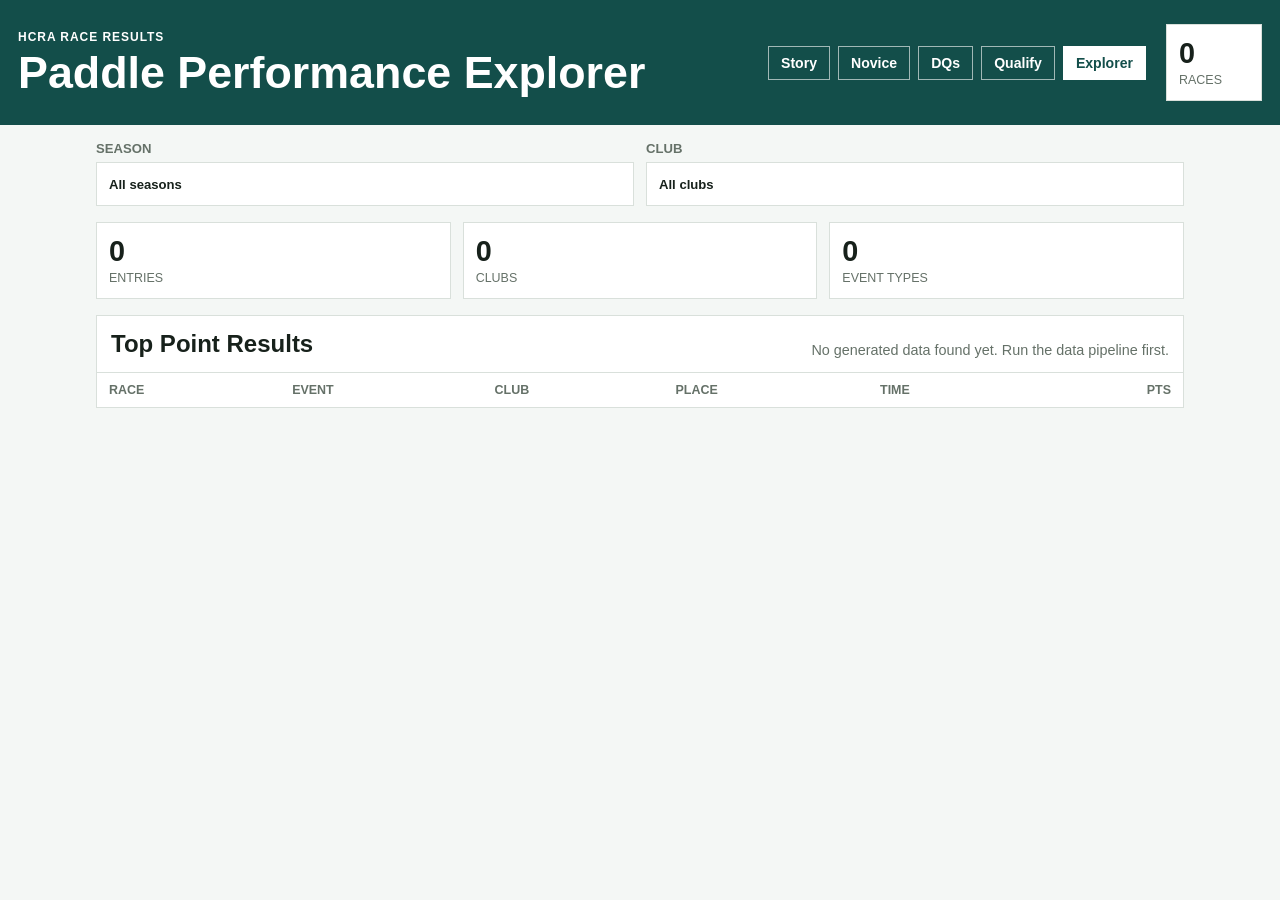
==== site/index.html @ 8bbed176 "Initial HCRA paddle analysis site" ====
﻿<!doctype html>
<html lang="en">
  <head>
    <meta charset="utf-8" />
    <meta name="viewport" content="width=device-width, initial-scale=1" />
    <title>HCRA Paddle Race Analysis</title>
    <link rel="stylesheet" href="styles.css" />
  </head>
  <body>
    <header class="app-header">
      <div>
        <p class="eyebrow">HCRA race results</p>
        <h1>Paddle Performance Explorer</h1>
      </div>
      <nav class="site-nav compact" aria-label="Site">
        <a href="analysis.html">Story</a>
        <a href="novice.html">Novice</a>
        <a href="dqs.html">DQs</a>
        <a href="qualification.html">Qualify</a>
        <a href="index.html" aria-current="page">Explorer</a>
      </nav>
      <div class="metric">
        <span id="race-count">0</span>
        <small>races</small>
      </div>
    </header>

    <main>
      <section class="controls" aria-label="Filters">
        <label>
          Season
          <select id="season-filter">
            <option value="all">All seasons</option>
          </select>
        </label>
        <label>
          Club
          <select id="club-filter">
            <option value="all">All clubs</option>
          </select>
        </label>
      </section>

      <section class="summary-grid" aria-label="Summary metrics">
        <article>
          <span id="entry-count">0</span>
          <small>entries</small>
        </article>
        <article>
          <span id="club-count">0</span>
          <small>clubs</small>
        </article>
        <article>
          <span id="event-count">0</span>
          <small>event types</small>
        </article>
      </section>

      <section class="table-section">
        <div class="section-header">
          <h2>Top Point Results</h2>
          <p id="status">Loading data...</p>
        </div>
        <div class="table-wrap">
          <table>
            <thead>
              <tr>
                <th>Race</th>
                <th>Event</th>
                <th>Club</th>
                <th>Place</th>
                <th>Time</th>
                <th>Pts</th>
              </tr>
            </thead>
            <tbody id="results-body"></tbody>
          </table>
        </div>
      </section>
    </main>

    <script src="app.js?v=refresh-2026-1198"></script>
  </body>
</html>
---- site/styles.css ----
﻿:root {
  color-scheme: light;
  font-family: Arial, Helvetica, sans-serif;
  --ink: #17211b;
  --muted: #657168;
  --line: #d9e0db;
  --panel: #ffffff;
  --wash: #f4f7f5;
  --accent: #0f766e;
  --accent-dark: #134e4a;
  --gold: #c58b1b;
  --coral: #d45d4c;
  --blue: #3767a6;
  --plum: #7b4b94;
}

* {
  box-sizing: border-box;
}

body {
  margin: 0;
  background: var(--wash);
  color: var(--ink);
}

body.modal-open {
  overflow: hidden;
}

.app-header {
  align-items: center;
  background: var(--accent-dark);
  color: white;
  display: flex;
  justify-content: space-between;
  gap: 20px;
  padding: 24px 18px;
}

.eyebrow {
  font-size: 0.75rem;
  font-weight: 700;
  letter-spacing: 0.08em;
  margin: 0 0 6px;
  text-transform: uppercase;
}

h1,
h2,
h3,
p {
  margin: 0;
}

h1 {
  font-size: clamp(1.7rem, 6vw, 2.8rem);
  line-height: 1;
}

main {
  display: grid;
  gap: 16px;
  margin: 0 auto;
  max-width: 1120px;
  padding: 16px;
}

.site-nav {
  display: flex;
  flex-wrap: wrap;
  gap: 8px;
}

.site-nav a {
  border: 1px solid rgba(255, 255, 255, 0.6);
  color: white;
  font-size: 0.88rem;
  font-weight: 700;
  padding: 8px 12px;
  text-decoration: none;
}

.site-nav a[aria-current="page"] {
  background: white;
  color: var(--accent-dark);
}

.site-nav.compact {
  margin-left: auto;
}

.metric,
.summary-grid article {
  background: var(--panel);
  border: 1px solid var(--line);
  color: var(--ink);
  min-width: 96px;
  padding: 12px;
}

.metric span,
.summary-grid span {
  display: block;
  font-size: 1.8rem;
  font-weight: 700;
}

small {
  color: var(--muted);
  font-size: 0.78rem;
  text-transform: uppercase;
}

.controls,
.summary-grid {
  display: grid;
  gap: 12px;
  grid-template-columns: repeat(auto-fit, minmax(160px, 1fr));
}

label {
  color: var(--muted);
  display: grid;
  font-size: 0.82rem;
  font-weight: 700;
  gap: 6px;
  text-transform: uppercase;
}

select {
  appearance: none;
  background: white;
  border: 1px solid var(--line);
  color: var(--ink);
  font: inherit;
  min-height: 44px;
  padding: 10px 12px;
}

.table-section {
  background: var(--panel);
  border: 1px solid var(--line);
}

.section-header {
  align-items: end;
  display: flex;
  justify-content: space-between;
  gap: 12px;
  padding: 14px;
}

.section-header p {
  color: var(--muted);
  font-size: 0.9rem;
}

.table-wrap {
  overflow-x: auto;
}

table {
  border-collapse: collapse;
  min-width: 760px;
  width: 100%;
}

th,
td {
  border-top: 1px solid var(--line);
  padding: 10px 12px;
  text-align: left;
  vertical-align: top;
}

th {
  color: var(--muted);
  font-size: 0.78rem;
  text-transform: uppercase;
}

td:last-child,
th:last-child {
  text-align: right;
}

@media (max-width: 640px) {
  .app-header {
    align-items: flex-start;
    flex-direction: column;
  }

  .metric {
    width: 100%;
  }

  .site-nav.compact {
    margin-left: 0;
  }
}

.story-hero {
  background: linear-gradient(135deg, #123b38 0%, #1d554f 52%, #5f7b56 100%);
  color: white;
  display: grid;
  gap: 28px;
  min-height: 78vh;
  padding: 22px 18px 28px;
}

.novice-hero {
  background: linear-gradient(135deg, #123b38 0%, #5d663e 54%, #9b4f43 100%);
}

.story-hero-text {
  align-self: end;
  max-width: 900px;
}

.story-hero-text h1 {
  font-size: clamp(2.3rem, 8vw, 5.5rem);
  letter-spacing: 0;
  line-height: 0.95;
  max-width: 960px;
}

.story-hero-text p:last-child {
  color: rgba(255, 255, 255, 0.86);
  font-size: clamp(1rem, 2vw, 1.25rem);
  line-height: 1.55;
  margin-top: 18px;
  max-width: 720px;
}

.story-stats {
  align-self: end;
  display: grid;
  gap: 10px;
  grid-template-columns: repeat(3, minmax(0, 1fr));
  max-width: 560px;
}

.story-stats article {
  background: rgba(255, 255, 255, 0.12);
  border: 1px solid rgba(255, 255, 255, 0.24);
  padding: 14px;
}

.callout-grid {
  display: grid;
  gap: 12px;
  grid-template-columns: repeat(auto-fit, minmax(160px, 1fr));
}

.callout-grid article,
.scope-grid article,
.year-card,
.roster-card {
  background: var(--panel);
  border: 1px solid var(--line);
  padding: 14px;
}

.scope-grid {
  display: grid;
  gap: 12px;
  grid-template-columns: repeat(auto-fit, minmax(180px, 1fr));
}

.callout-grid span,
.scope-grid span {
  display: block;
  font-size: 1.8rem;
  font-weight: 800;
}

.novice-event-stack {
  display: grid;
  gap: 26px;
}

.novice-event-block {
  display: grid;
  gap: 12px;
}

.novice-event-block h3 {
  font-size: clamp(1.3rem, 3vw, 2rem);
}

.year-card-grid {
  display: grid;
  gap: 12px;
  grid-template-columns: repeat(auto-fit, minmax(240px, 1fr));
}

.year-card {
  display: grid;
  gap: 12px;
}

.year-card-top {
  align-items: baseline;
  display: flex;
  justify-content: space-between;
  gap: 10px;
}

.year-card h4 {
  font-size: 1.5rem;
  margin: 0;
}

.year-card-top span {
  color: var(--muted);
  font-size: 0.9rem;
  font-weight: 700;
}

.year-card dl {
  display: grid;
  gap: 8px;
  grid-template-columns: 1fr 1fr;
  margin: 0;
}

.year-card dt {
  color: var(--muted);
  font-size: 0.75rem;
  font-weight: 800;
  text-transform: uppercase;
}

.year-card dd {
  font-weight: 800;
  margin: 2px 0 0;
}

.year-card p {
  color: var(--muted);
  font-size: 0.9rem;
  line-height: 1.45;
}

.legend-row {
  display: flex;
  flex-wrap: wrap;
  gap: 10px 16px;
}

.legend-row span {
  align-items: center;
  color: var(--muted);
  display: inline-flex;
  font-size: 0.9rem;
  font-weight: 700;
  gap: 6px;
}

.legend {
  display: inline-block;
  height: 10px;
  width: 22px;
}

.legend.first,
.composition-bar .first {
  background: var(--accent);
}

.legend.second,
.composition-bar .second {
  background: var(--coral);
}

.legend.history,
.composition-bar .history {
  background: var(--blue);
}

.legend.unknown,
.composition-bar .unknown {
  background: #aab4ad;
}

.roster-team-grid {
  display: grid;
  gap: 12px;
  grid-template-columns: repeat(auto-fit, minmax(260px, 1fr));
}

.roster-card {
  display: grid;
  gap: 10px;
}

.roster-card small {
  color: var(--coral);
  font-weight: 800;
}

.roster-card p {
  color: var(--muted);
  font-size: 0.9rem;
}

.composition-bar {
  display: flex;
  height: 12px;
  overflow: hidden;
}

.composition-bar i {
  display: block;
  height: 100%;
}

.roster-counts {
  display: flex;
  flex-wrap: wrap;
  gap: 8px;
}

.roster-counts span {
  background: var(--wash);
  color: var(--muted);
  font-size: 0.78rem;
  font-weight: 700;
  padding: 6px 8px;
}

.crew-button {
  background: var(--accent-dark);
  border: 0;
  color: white;
  cursor: pointer;
  font: inherit;
  font-size: 0.82rem;
  font-weight: 800;
  min-height: 34px;
  padding: 7px 10px;
}

.crew-button:hover,
.crew-button:focus-visible {
  background: var(--coral);
  outline: 2px solid transparent;
}

.crew-modal[aria-hidden="true"] {
  display: none;
}

.crew-modal {
  inset: 0;
  position: fixed;
  z-index: 20;
}

.crew-modal-backdrop {
  background: rgba(13, 25, 21, 0.58);
  border: 0;
  cursor: pointer;
  inset: 0;
  position: absolute;
  width: 100%;
}

.crew-sheet {
  background: var(--panel);
  border: 1px solid var(--line);
  box-shadow: 0 24px 80px rgba(12, 24, 20, 0.34);
  display: grid;
  gap: 16px;
  left: 50%;
  max-height: min(760px, calc(100vh - 48px));
  max-width: 720px;
  overflow: auto;
  padding: 18px;
  position: absolute;
  top: 50%;
  transform: translate(-50%, -50%);
  width: min(720px, calc(100vw - 32px));
}

.crew-sheet-handle {
  display: none;
}

.crew-sheet-header {
  align-items: start;
  display: grid;
  gap: 12px;
  grid-template-columns: 1fr auto;
}

.crew-sheet-header h2 {
  font-size: clamp(1.5rem, 4vw, 2.2rem);
  line-height: 1.05;
}

.crew-sheet-header p:last-child {
  color: var(--muted);
  line-height: 1.45;
  margin-top: 6px;
}

.icon-close {
  align-items: center;
  background: var(--wash);
  border: 1px solid var(--line);
  color: var(--ink);
  cursor: pointer;
  display: inline-flex;
  font-size: 1.6rem;
  font-weight: 400;
  height: 42px;
  justify-content: center;
  line-height: 1;
  width: 42px;
}

.crew-group-list {
  display: grid;
  gap: 10px;
}

.crew-group {
  border: 1px solid var(--line);
  display: grid;
  gap: 12px;
  padding: 12px;
}

.crew-group.first_year_a {
  border-left: 7px solid var(--accent);
}

.crew-group.second_year_a {
  border-left: 7px solid var(--coral);
}

.crew-group.prior_a_history,
.crew-group.prior_b_history {
  border-left: 7px solid var(--blue);
}

.crew-group.unknown {
  border-left: 7px solid #aab4ad;
}

.crew-group h3 {
  font-size: 1rem;
}

.crew-group p {
  color: var(--muted);
  font-size: 0.88rem;
  line-height: 1.45;
  margin-top: 3px;
}

.crew-group ul {
  display: flex;
  flex-wrap: wrap;
  gap: 8px;
  list-style: none;
  margin: 0;
  padding: 0;
}

.crew-group li {
  background: var(--wash);
  color: var(--ink);
  font-size: 0.9rem;
  font-weight: 700;
  padding: 7px 9px;
}

.story-stats span {
  display: block;
  font-size: 2rem;
  font-weight: 700;
}

.story-stats small {
  color: rgba(255, 255, 255, 0.76);
}

.story-main {
  max-width: none;
  padding: 0;
}

.story-section {
  display: grid;
  gap: 18px;
  padding: 56px max(18px, calc((100vw - 1120px) / 2));
}

.story-section.band {
  background: #e9eeec;
}

.section-kicker {
  color: var(--coral);
  font-size: 0.78rem;
  font-weight: 800;
  letter-spacing: 0.08em;
  text-transform: uppercase;
}

.story-section h2 {
  font-size: clamp(1.8rem, 4vw, 3.3rem);
  letter-spacing: 0;
  line-height: 1.04;
  max-width: 920px;
}

.story-copy {
  color: var(--muted);
  font-size: 1.05rem;
  line-height: 1.65;
  max-width: 820px;
}

.profile-list {
  display: grid;
  gap: 12px;
}

.profile-card {
  background: var(--panel);
  border: 1px solid var(--line);
  display: grid;
  gap: 14px;
  grid-template-columns: 44px 1fr;
  padding: 14px;
}

.rank-badge {
  align-items: center;
  background: var(--accent-dark);
  color: white;
  display: flex;
  font-weight: 800;
  height: 44px;
  justify-content: center;
  width: 44px;
}

.profile-card-body {
  display: grid;
  gap: 12px;
}

.profile-heading {
  align-items: baseline;
  display: flex;
  flex-wrap: wrap;
  gap: 8px 14px;
  justify-content: space-between;
}

.profile-heading h3,
.margin-row h3,
.specialty-card h3 {
  font-size: 1rem;
}

.profile-heading p,
.margin-row p,
.specialty-card p {
  color: var(--muted);
  font-size: 0.9rem;
}

.total-bar,
.profile-track,
.margin-meter {
  background: #edf1ee;
  height: 9px;
  overflow: hidden;
}

.total-bar i,
.profile-fill,
.margin-meter i {
  display: block;
  height: 100%;
}

.total-bar i {
  background: var(--accent);
}

.profile-bars {
  display: grid;
  gap: 8px;
}

.profile-bar-row {
  align-items: center;
  display: grid;
  gap: 8px;
  grid-template-columns: 70px 1fr 74px;
}

.profile-bar-row span,
.profile-bar-row strong {
  color: var(--muted);
  font-size: 0.82rem;
}

.profile-bar-row strong {
  text-align: right;
}

.profile-fill.youth {
  background: var(--accent);
}

.profile-fill.novice {
  background: var(--gold);
}

.profile-fill.open {
  background: var(--blue);
}

.profile-fill.masters {
  background: var(--plum);
}

.profile-fill.mixed {
  background: var(--coral);
}

.specialty-grid {
  display: grid;
  gap: 12px;
  grid-template-columns: repeat(auto-fit, minmax(220px, 1fr));
}

.specialty-card {
  background: var(--panel);
  border: 1px solid var(--line);
  display: grid;
  gap: 8px;
  padding: 14px;
}

.specialty-card small {
  color: var(--coral);
  font-weight: 800;
}

.specialty-meta {
  display: flex;
  flex-wrap: wrap;
  gap: 8px;
}

.specialty-meta span {
  background: var(--wash);
  color: var(--muted);
  font-size: 0.82rem;
  font-weight: 700;
  padding: 6px 8px;
}

.story-table {
  background: var(--panel);
  border: 1px solid var(--line);
}

.margin-list {
  display: grid;
  gap: 10px;
}

.margin-row {
  align-items: center;
  background: var(--panel);
  border: 1px solid var(--line);
  display: grid;
  gap: 14px;
  grid-template-columns: minmax(220px, 1fr) minmax(140px, 280px) 72px;
  padding: 14px;
}

.margin-meter i {
  background: var(--coral);
}

.margin-row strong {
  text-align: right;
}

@media (max-width: 720px) {
  .story-hero {
    min-height: auto;
  }

  .story-stats,
  .profile-card,
  .margin-row {
    grid-template-columns: 1fr;
  }

  .rank-badge {
    height: 34px;
    width: 34px;
  }

  .profile-bar-row {
    grid-template-columns: 64px 1fr 58px;
  }

  .margin-row strong {
    text-align: left;
  }

  .crew-sheet {
    border: 0;
    border-radius: 14px 14px 0 0;
    bottom: 0;
    left: 0;
    max-height: 86vh;
    padding: 10px 14px 18px;
    top: auto;
    transform: none;
    width: 100%;
  }

  .crew-sheet-handle {
    background: #c9d1cc;
    display: block;
    height: 5px;
    justify-self: center;
    margin: 2px 0 4px;
    width: 48px;
  }

  .crew-sheet-header {
    grid-template-columns: 1fr 42px;
  }
}

.category-win-card {
  grid-template-columns: 44px 1fr;
}

.category-profile-grid {
  display: grid;
  gap: 12px;
  grid-template-columns: repeat(auto-fit, minmax(230px, 1fr));
}

.category-profile {
  border: 1px solid var(--line);
  display: grid;
  gap: 10px;
  padding: 12px;
}

.category-profile.youth { border-left: 7px solid var(--accent); }
.category-profile.novice { border-left: 7px solid var(--gold); }
.category-profile.open { border-left: 7px solid var(--blue); }
.category-profile.masters { border-left: 7px solid var(--plum); }
.category-profile.mixed { border-left: 7px solid var(--coral); }

.category-profile-head {
  display: grid;
  gap: 2px;
}

.category-profile-head h4 {
  font-size: 1rem;
  margin: 0;
}

.category-profile-head small {
  color: var(--muted);
}

.category-season-list {
  display: grid;
  gap: 7px;
}

.category-season-row {
  align-items: center;
  display: grid;
  gap: 8px;
  grid-template-columns: 44px 1fr 70px;
}

.category-season-row span,
.category-season-row strong {
  color: var(--muted);
  font-size: 0.82rem;
}

.category-season-row strong {
  text-align: right;
}

.category-season-track {
  background: #edf1ee;
  height: 9px;
  overflow: hidden;
}

.category-season-track i {
  background: var(--accent-dark);
  display: block;
  height: 100%;
}

@media (max-width: 720px) {
  .category-win-card {
    grid-template-columns: 1fr;
  }

  .category-season-row {
    grid-template-columns: 42px 1fr 62px;
  }
}

.matrix-heading {
  align-items: start;
}

.profile-detail-button {
  background: var(--accent-dark);
  border: 0;
  color: white;
  cursor: pointer;
  font: inherit;
  font-size: 0.82rem;
  font-weight: 800;
  min-height: 36px;
  padding: 8px 12px;
}

.profile-detail-button:hover,
.profile-detail-button:focus-visible {
  background: var(--coral);
  outline: 2px solid transparent;
}

.club-matrix-wrap,
.profile-detail-table-wrap {
  overflow-x: auto;
}

.club-matrix,
.profile-detail-table {
  border-collapse: collapse;
  min-width: 620px;
  width: 100%;
}

.club-matrix th,
.club-matrix td,
.profile-detail-table th,
.profile-detail-table td {
  border-top: 1px solid var(--line);
  padding: 9px 10px;
  text-align: left;
  vertical-align: middle;
}

.club-matrix thead th,
.profile-detail-table thead th {
  color: var(--muted);
  font-size: 0.76rem;
  text-transform: uppercase;
}

.club-matrix tbody th {
  font-size: 0.88rem;
  width: 104px;
}

.club-matrix td {
  min-width: 104px;
}

.matrix-value {
  display: block;
  font-size: 0.9rem;
  font-weight: 800;
  margin-bottom: 6px;
}

.matrix-empty {
  color: var(--muted);
}

.matrix-meter {
  background: #edf1ee;
  display: block;
  height: 7px;
  overflow: hidden;
  position: relative;
}

.matrix-meter::before {
  background: var(--accent-dark);
  content: "";
  display: block;
  height: 100%;
  width: var(--w);
}

.profile-sheet {
  max-width: 920px;
  width: min(920px, calc(100vw - 32px));
}

.profile-detail-body {
  display: grid;
  gap: 12px;
}

.profile-detail-group {
  border: 1px solid var(--line);
  display: grid;
  gap: 8px;
  padding: 12px;
}

.profile-detail-group.youth { border-left: 7px solid var(--accent); }
.profile-detail-group.novice { border-left: 7px solid var(--gold); }
.profile-detail-group.open { border-left: 7px solid var(--blue); }
.profile-detail-group.masters { border-left: 7px solid var(--plum); }
.profile-detail-group.mixed { border-left: 7px solid var(--coral); }

.profile-detail-group h3 {
  font-size: 1rem;
}

@media (max-width: 720px) {
  .matrix-heading {
    align-items: stretch;
  }

  .profile-detail-button {
    width: 100%;
  }

  .club-matrix,
  .profile-detail-table {
    min-width: 560px;
  }
}

.matrix-subvalue {
  color: var(--muted);
  display: block;
  font-size: 0.74rem;
  font-weight: 700;
  margin: -2px 0 6px;
}

.podium-card .rank-badge {
  background: var(--gold);
  color: var(--ink);
}

.podium-card .matrix-meter::before {
  background: var(--gold);
}

.dq-hero {
  background: linear-gradient(135deg, #15363d 0%, #314f5b 54%, #8a5d3b 100%);
}

.dq-year-grid {
  display: grid;
  gap: 12px;
  grid-template-columns: repeat(auto-fit, minmax(130px, 1fr));
}

.dq-year-card,
.dq-club-card,
.dq-reason-card {
  background: var(--panel);
  border: 1px solid var(--line);
  padding: 18px;
}

.dq-year-card {
  display: grid;
  gap: 4px;
}

.dq-year-card span,
.dq-card-section small,
.dq-reason-card small {
  color: var(--muted);
  font-size: 0.78rem;
  font-weight: 800;
  text-transform: uppercase;
}

.dq-year-card strong {
  color: var(--coral);
  font-size: 2rem;
}

.dq-race-list,
.dq-reason-list {
  display: grid;
  gap: 10px;
}

.dq-race-row {
  align-items: center;
  background: var(--panel);
  border: 1px solid var(--line);
  display: grid;
  gap: 14px;
  grid-template-columns: minmax(0, 1.5fr) minmax(120px, 1fr) 56px;
  padding: 16px;
}

.dq-race-row h3,
.dq-club-card h3,
.dq-reason-card h3 {
  font-size: 1rem;
  margin: 0;
}

.dq-race-row p,
.dq-reason-card p {
  color: var(--muted);
  margin: 5px 0 0;
}

.dq-race-row > strong {
  color: var(--coral);
  font-size: 1.35rem;
  text-align: right;
}

.dq-row-meter {
  background: #e7ece9;
  height: 12px;
  overflow: hidden;
}

.dq-row-meter i {
  background: var(--coral);
  display: block;
  height: 100%;
}

.reason-meter i {
  background: var(--accent-dark);
}

.dq-chip-row {
  display: flex;
  flex-wrap: wrap;
  gap: 6px;
  margin-top: 10px;
}

.dq-chip-row span {
  background: #eef2ef;
  border: 1px solid var(--line);
  color: var(--ink);
  font-size: 0.78rem;
  font-weight: 800;
  padding: 5px 8px;
}

.dq-club-grid {
  display: grid;
  gap: 14px;
  grid-template-columns: repeat(auto-fit, minmax(260px, 1fr));
}

.dq-club-card {
  display: grid;
  gap: 14px;
}

.dq-card-topline,
.dq-reason-header {
  align-items: start;
  display: flex;
  justify-content: space-between;
  gap: 12px;
}

.dq-card-topline span {
  align-items: center;
  background: var(--coral);
  color: white;
  display: inline-flex;
  font-weight: 900;
  height: 32px;
  justify-content: center;
  width: 32px;
}

.dq-card-topline strong,
.dq-reason-header > strong {
  color: var(--coral);
}

.dq-card-section ul,
.dq-reason-columns ul {
  display: grid;
  gap: 7px;
  list-style: none;
  margin: 8px 0 0;
  padding: 0;
}

.dq-card-section li,
.dq-reason-columns li {
  align-items: baseline;
  border-top: 1px solid var(--line);
  display: flex;
  gap: 12px;
  justify-content: space-between;
  padding-top: 7px;
}

.dq-card-section li span,
.dq-reason-columns li span {
  color: var(--muted);
}

.dq-reason-card {
  display: grid;
  gap: 14px;
}

.dq-reason-columns {
  display: grid;
  gap: 18px;
  grid-template-columns: repeat(2, minmax(0, 1fr));
}

.dq-examples {
  background: #f5f7f4;
  display: grid;
  gap: 6px;
  padding: 12px;
}

.dq-examples p {
  margin: 0;
}

.muted {
  color: var(--muted);
}

@media (max-width: 720px) {
  .dq-race-row,
  .dq-reason-columns {
    grid-template-columns: 1fr;
  }

  .dq-race-row > strong {
    text-align: left;
  }
}

.dq-year-filter {
  display: flex;
  flex-wrap: wrap;
  gap: 8px;
}

.dq-filter-button {
  background: var(--panel);
  border: 1px solid var(--line);
  color: var(--ink);
  cursor: pointer;
  font: inherit;
  font-size: 0.86rem;
  font-weight: 900;
  min-height: 38px;
  padding: 8px 12px;
}

.dq-filter-button[aria-pressed="true"] {
  background: var(--accent-dark);
  border-color: var(--accent-dark);
  color: white;
}

.dq-chip-row.all-reasons {
  max-width: 760px;
}

.dq-rate-panel {
  background: #f5f7f4;
  border-left: 6px solid var(--coral);
  display: grid;
  gap: 2px;
  padding: 10px 12px;
}

.dq-rate-panel strong {
  color: var(--coral);
  font-size: 1.45rem;
}

.dq-rate-panel span {
  color: var(--muted);
  font-size: 0.84rem;
  font-weight: 800;
}

.outrigger-season-grid {
  display: grid;
  gap: 14px;
  grid-template-columns: minmax(170px, 0.7fr) minmax(280px, 1.5fr) minmax(220px, 1fr);
}

.outrigger-summary-card strong {
  color: var(--accent-dark);
}

.outrigger-race-list {
  display: grid;
  gap: 9px;
}

.outrigger-race-row {
  align-items: center;
  display: grid;
  gap: 10px;
  grid-template-columns: minmax(0, 1fr) minmax(80px, 0.6fr) auto;
}

.outrigger-race-row span {
  color: var(--muted);
  font-size: 0.86rem;
  font-weight: 800;
}

@media (max-width: 840px) {
  .outrigger-season-grid,
  .outrigger-race-row {
    grid-template-columns: 1fr;
  }
}

.dq-legend-grid {
  display: grid;
  gap: 10px;
  grid-template-columns: repeat(auto-fit, minmax(190px, 1fr));
}

.dq-legend-card {
  align-items: baseline;
  background: var(--panel);
  border: 1px solid var(--line);
  display: flex;
  gap: 10px;
  padding: 12px 14px;
}

.dq-legend-card strong {
  color: var(--coral);
  font-size: 1rem;
  min-width: 44px;
}

.dq-legend-card span {
  color: var(--muted);
  font-size: 0.9rem;
  font-weight: 800;
}

.sort-rate strong {
  color: var(--coral);
}

.dq-legend-table-wrap {
  background: var(--panel);
  border: 1px solid var(--line);
}

.dq-legend-table {
  min-width: 420px;
}

.dq-legend-table td:first-child strong {
  color: var(--coral);
  font-size: 1rem;
}

.dq-legend-table td:last-child {
  color: var(--ink);
  font-weight: 700;
}

.evidence-filters {
  align-items: end;
  display: grid;
  gap: 12px;
  grid-template-columns: repeat(3, minmax(150px, 1fr));
}

.evidence-filters label {
  color: var(--muted);
  display: grid;
  font-size: 0.78rem;
  font-weight: 900;
  gap: 6px;
  text-transform: uppercase;
}

.evidence-filters select {
  background: var(--panel);
  border: 1px solid var(--line);
  color: var(--ink);
  font: inherit;
  font-size: 0.92rem;
  min-height: 42px;
  padding: 8px 10px;
  text-transform: none;
  width: 100%;
}

.evidence-count {
  color: var(--muted);
  font-size: 0.9rem;
  font-weight: 800;
  margin: -4px 0 0;
}

@media (max-width: 720px) {
  .evidence-filters {
    grid-template-columns: 1fr;
  }
}

.qualify-hero {
  background: linear-gradient(135deg, #123b38 0%, #315f68 48%, #7f6843 100%);
}

.qualification-summary {
  display: grid;
  gap: 12px;
  grid-template-columns: repeat(auto-fit, minmax(150px, 1fr));
}

.qualification-summary article {
  background: var(--panel);
  border: 1px solid var(--line);
  padding: 18px;
}

.qualification-summary span {
  color: var(--accent-dark);
  display: block;
  font-size: 2rem;
  font-weight: 900;
}

.qualification-summary small {
  color: var(--muted);
  font-weight: 800;
  text-transform: uppercase;
}

.qualify-filter-row {
  display: flex;
  flex-wrap: wrap;
  gap: 8px;
}

.qualification-grid {
  display: grid;
  gap: 16px;
}

.qualification-card {
  background: var(--panel);
  border: 1px solid var(--line);
  border-left: 8px solid var(--accent-dark);
  display: grid;
  gap: 14px;
  padding: 18px;
}

.qualification-card.status-chasing,
.qualification-card.status-needs-help {
  border-left-color: var(--coral);
}

.qualification-card.status-protecting {
  border-left-color: var(--gold);
}

.qualification-card.status-safe {
  border-left-color: var(--accent-dark);
}

.qualification-card-head {
  align-items: start;
  display: flex;
  gap: 12px;
  justify-content: space-between;
}

.qualification-card-head small {
  color: var(--muted);
  font-weight: 900;
  text-transform: uppercase;
}

.qualification-card-head h3 {
  font-size: clamp(1.15rem, 2vw, 1.6rem);
  margin: 4px 0 0;
}

.qualification-card-head > span {
  background: #edf1ee;
  color: var(--ink);
  font-size: 0.78rem;
  font-weight: 900;
  padding: 7px 9px;
  text-transform: uppercase;
  white-space: nowrap;
}

.qualification-metrics {
  display: grid;
  gap: 8px;
  grid-template-columns: repeat(3, minmax(0, 1fr));
}

.qualification-metrics div {
  background: #f5f7f4;
  border: 1px solid var(--line);
  padding: 10px;
}

.qualification-metrics strong {
  display: block;
  font-size: 1.5rem;
}

.qualification-metrics small {
  color: var(--muted);
  font-weight: 800;
  text-transform: uppercase;
}

.qualification-copy {
  display: grid;
  gap: 8px;
}

.qualification-copy h4 {
  font-size: 1rem;
  margin: 0;
}

.qualification-copy p {
  color: var(--muted);
  margin: 0;
}

.qualify-standings-wrap {
  border: 1px solid var(--line);
}

.qualify-standings {
  min-width: 620px;
}

.qualify-standings .out-row td {
  background: #f8eadf;
  font-weight: 900;
}

@media (max-width: 720px) {
  .qualification-card-head,
  .qualification-metrics {
    grid-template-columns: 1fr;
  }

  .qualification-card-head {
    display: grid;
  }
}

.qualification-status-definitions {
  display: grid;
  gap: 10px;
  grid-template-columns: repeat(auto-fit, minmax(220px, 1fr));
}

.status-definition {
  background: var(--panel);
  border: 1px solid var(--line);
  border-left: 6px solid var(--accent-dark);
  display: grid;
  gap: 6px;
  padding: 12px;
}

.status-definition.status-chasing,
.status-definition.status-needs-help {
  border-left-color: var(--coral);
}

.status-definition.status-protecting {
  border-left-color: var(--gold);
}

.status-definition strong {
  font-size: 0.92rem;
}

.status-definition p {
  color: var(--muted);
  font-size: 0.84rem;
  margin: 0;
}

.qualify-controls {
  align-items: end;
  display: grid;
  gap: 12px;
  grid-template-columns: minmax(0, 1fr) minmax(180px, 240px);
}

.qualify-program-filter {
  color: var(--muted);
  display: grid;
  font-size: 0.78rem;
  font-weight: 900;
  gap: 6px;
  text-transform: uppercase;
}

.qualify-program-filter select {
  background: var(--panel);
  border: 1px solid var(--line);
  color: var(--ink);
  font: inherit;
  font-size: 0.9rem;
  min-height: 38px;
  padding: 8px 10px;
  text-transform: none;
}

@media (max-width: 720px) {
  .qualify-controls {
    grid-template-columns: 1fr;
  }
}
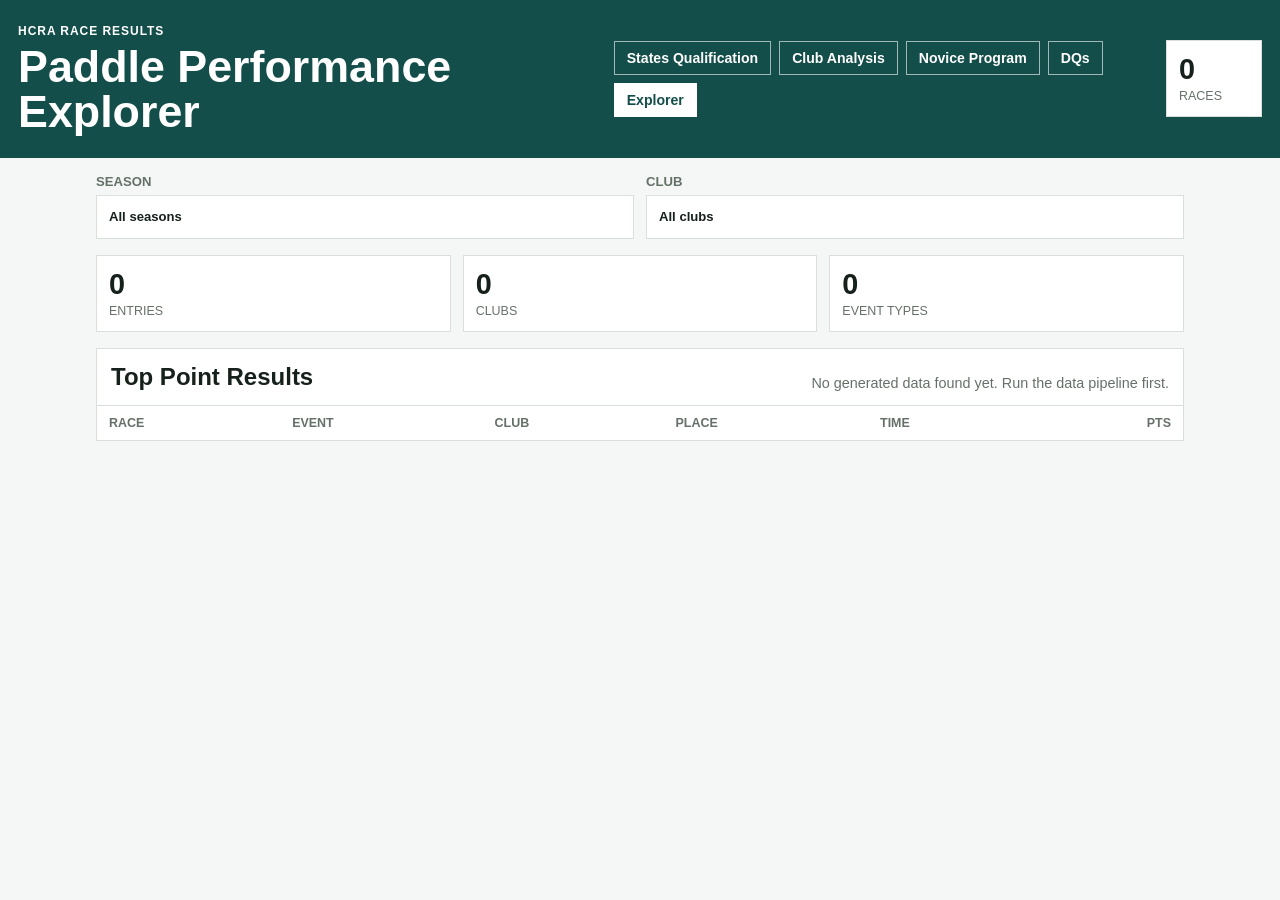
==== commit 141e2e72: "Update navigation and novice roster filters" ====
--- a/site/index.html
+++ b/site/index.html
@@ -13,10 +13,10 @@
         <h1>Paddle Performance Explorer</h1>
       </div>
       <nav class="site-nav compact" aria-label="Site">
-        <a href="analysis.html">Story</a>
-        <a href="novice.html">Novice</a>
+        <a href="qualification.html">States Qualification</a>
+        <a href="analysis.html">Club Analysis</a>
+        <a href="novice.html">Novice Program</a>
         <a href="dqs.html">DQs</a>
-        <a href="qualification.html">Qualify</a>
         <a href="index.html" aria-current="page">Explorer</a>
       </nav>
       <div class="metric">
@@ -86,3 +86,4 @@
 
 
 
+
--- a/site/styles.css
+++ b/site/styles.css
@@ -1667,3 +1667,4 @@
   }
 }
 
+
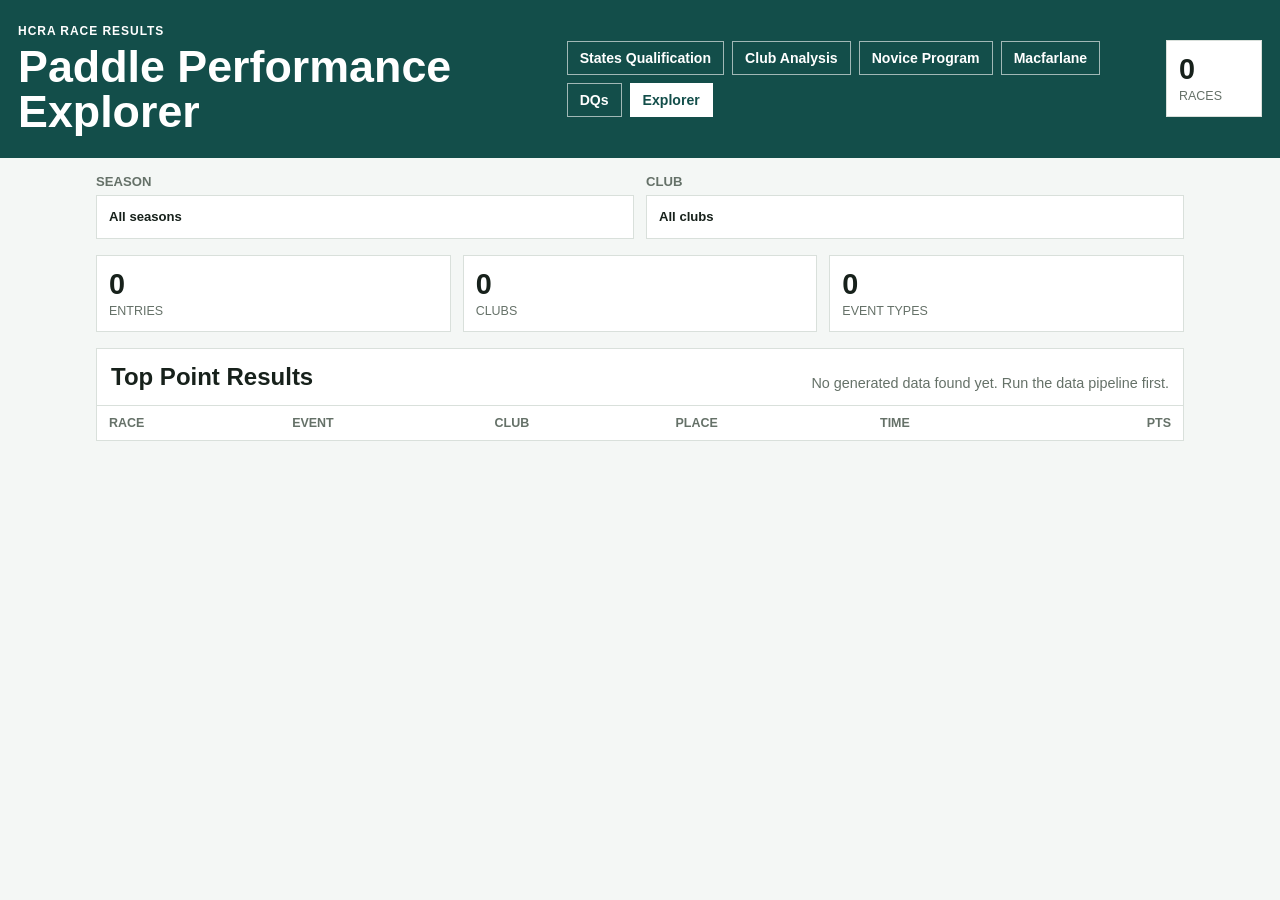
==== commit 2d189ff7: "Add Macfarlane and novice pace analysis" ====
--- a/site/index.html
+++ b/site/index.html
@@ -16,6 +16,7 @@
         <a href="qualification.html">States Qualification</a>
         <a href="analysis.html">Club Analysis</a>
         <a href="novice.html">Novice Program</a>
+        <a href="macfarlane.html">Macfarlane</a>
         <a href="dqs.html">DQs</a>
         <a href="index.html" aria-current="page">Explorer</a>
       </nav>
--- a/site/styles.css
+++ b/site/styles.css
@@ -848,6 +848,32 @@
   }
 }
 
+/* Novice B adjusted pace */
+.novice-pace-section { background: #edf4f1; }
+.pace-legend { color: var(--muted); display: flex; font-size: .72rem; justify-content: space-between; margin: 24px 145px 8px 78px; }
+.novice-pace-grid { display: grid; gap: 18px; margin-top: 8px; }
+.pace-card { background: var(--panel); border: 1px solid var(--line); padding: 18px; }
+.pace-card-head { align-items: end; display: flex; gap: 20px; justify-content: space-between; }
+.pace-card-head h3 { font-size: clamp(1.05rem, 3vw, 1.45rem); margin-top: 4px; }
+.pace-card-head > strong { color: var(--accent-dark); font-size: 2rem; }
+.pace-card > p { color: var(--muted); font-size: .84rem; margin-top: 7px; }
+.pace-year-list { display: grid; gap: 12px; margin-top: 20px; }
+.pace-year-row { align-items: center; display: grid; gap: 12px; grid-template-columns: 58px minmax(150px, 1fr) 94px 250px; }
+.pace-year { display: grid; }
+.pace-year small, .pace-result small { color: var(--muted); font-size: .67rem; text-transform: none; }
+.pace-track { background: linear-gradient(to right, #d7a29a, #eee 50%, #8fc0ae); height: 12px; position: relative; }
+.pace-track i { background: #657168; height: 20px; left: 50%; position: absolute; top: -4px; width: 1px; }
+.pace-track span { background: var(--accent-dark); border: 3px solid white; border-radius: 50%; box-shadow: 0 0 0 1px var(--accent-dark); height: 18px; position: absolute; top: -3px; transform: translateX(-50%); width: 18px; }
+.pace-result { display: grid; }
+.pace-result strong { font-size: 1.15rem; }
+.pace-details { color: var(--muted); display: grid; font-size: .72rem; gap: 4px; grid-template-columns: repeat(3, 1fr); }
+.pace-isolated { border-top: 1px dashed var(--line); padding-top: 12px; }
+@media (max-width: 760px) {
+  .pace-legend { margin-left: 70px; margin-right: 0; }
+  .pace-year-row { grid-template-columns: 48px minmax(110px, 1fr) 80px; }
+  .pace-details { grid-column: 2 / 4; }
+}
+
 .category-win-card {
   grid-template-columns: 44px 1fr;
 }
@@ -1606,6 +1632,65 @@
   grid-template-columns: repeat(auto-fit, minmax(220px, 1fr));
 }
 
+/* Macfarlane points race */
+.macfarlane-page { background: #f2eee5; }
+.macfarlane-hero { background: #133f4a; }
+.macfarlane-main { display: block; max-width: 1180px; padding: clamp(18px, 4vw, 48px) 16px; }
+.race-card { background: #fffdf8; border: 1px solid #d7d0c2; box-shadow: 0 18px 45px rgba(35, 44, 39, 0.12); padding: clamp(18px, 4vw, 42px); }
+.race-heading { align-items: end; display: flex; gap: 20px; justify-content: space-between; margin-bottom: 28px; }
+.race-heading h2 { font-size: clamp(1.35rem, 4vw, 2.35rem); margin-top: 5px; }
+.race-controls { display: flex; gap: 8px; }
+.race-controls button { background: #133f4a; border: 0; color: white; cursor: pointer; font: inherit; font-weight: 800; min-width: 82px; padding: 10px 14px; }
+.race-controls button:last-child { background: transparent; border: 1px solid #133f4a; color: #133f4a; }
+.race-chart { height: 356px; position: relative; }
+.race-row { display: grid; gap: 8px; grid-template-columns: 132px minmax(0, 1fr); left: 0; position: absolute; top: 0; transition: transform 420ms cubic-bezier(.22,.8,.34,1); width: 100%; }
+.race-club { align-self: center; font-size: .95rem; font-weight: 900; text-align: right; }
+.race-bar-track { background-image: linear-gradient(to right, rgba(19,63,74,.12) 1px, transparent 1px); background-size: calc(100% / 7) 100%; height: 64px; }
+.race-bar-fill { align-items: center; display: flex; height: 64px; justify-content: flex-end; min-width: 3px; transition: width 100ms linear; }
+.race-score { font-size: clamp(1rem, 3vw, 1.45rem); font-weight: 900; padding: 0 12px; }
+.race-axis { display: flex; font-size: .72rem; justify-content: space-between; margin: 4px 0 0 140px; }
+.race-progress { background: #ded8cd; height: 5px; margin-top: 24px; overflow: hidden; }
+.race-progress span { background: #cc6b32; display: block; height: 100%; transition: width 300ms ease; width: 0; }
+.race-note { color: var(--muted); font-size: .82rem; margin-top: 10px; }
+.race-note a { color: #133f4a; font-weight: 800; }
+.mac-insights { display: grid; gap: 22px; margin-top: 28px; }
+.mac-year-head { align-items: end; display: flex; gap: 24px; justify-content: space-between; }
+.mac-year-head h2 { font-size: clamp(1.55rem, 4vw, 2.5rem); margin-top: 5px; }
+.mac-year-filter { min-width: 150px; }
+.mac-panel { background: #fffdf8; border: 1px solid #d7d0c2; padding: clamp(18px, 4vw, 34px); }
+.mac-panel h3 { font-size: clamp(1.25rem, 3vw, 1.8rem); margin: 5px 0 7px; }
+.mac-panel-copy { color: var(--muted); }
+.mac-legend { display: flex; flex-wrap: wrap; gap: 12px 18px; margin: 20px 0; }
+.mac-legend span { align-items: center; display: flex; font-size: .78rem; font-weight: 800; gap: 6px; }
+.mac-legend i { display: inline-block; height: 11px; width: 11px; }
+.composition-chart { display: grid; gap: 18px; }
+.composition-row { display: grid; gap: 12px; grid-template-columns: 130px minmax(0, 1fr); }
+.composition-label { display: flex; flex-direction: column; justify-content: center; text-align: right; }
+.composition-label span { color: var(--muted); font-size: .78rem; }
+.composition-scale { align-items: center; background-image: linear-gradient(to right, rgba(19,63,74,.1) 1px, transparent 1px); background-size: 25% 100%; display: flex; min-height: 50px; }
+.composition-bar { display: flex; height: 42px; min-width: 2px; }
+.composition-segment { align-items: center; display: flex; justify-content: center; min-width: 2px; overflow: hidden; }
+.composition-segment b { color: white; font-size: .72rem; text-shadow: 0 1px 2px rgba(0,0,0,.7); }
+.lane-chart { align-items: end; display: grid; gap: 12px; grid-template-columns: repeat(7, minmax(78px, 1fr)); margin-top: 26px; overflow-x: auto; padding-bottom: 8px; }
+.lane-column { display: grid; gap: 6px; min-width: 78px; text-align: center; }
+.lane-value { color: #133f4a; font-size: 1.05rem; font-weight: 900; }
+.lane-meter { align-items: end; background: #e7e2d8; display: flex; height: 190px; }
+.lane-meter span { background: #6c8e92; display: block; transition: height 350ms ease; width: 100%; }
+.lane-column.is-best .lane-meter span { background: #cc6b32; }
+.lane-column.is-best strong::after { color: #cc6b32; content: " ★"; }
+.lane-column small { color: var(--muted); font-size: .67rem; line-height: 1.25; text-transform: none; }
+@media (max-width: 620px) {
+  .race-heading { align-items: stretch; display: grid; }
+  .race-row { grid-template-columns: 92px minmax(0, 1fr); }
+  .race-club { font-size: .78rem; }
+  .race-axis { margin-left: 100px; }
+  .race-score { padding: 0 7px; }
+  .mac-year-head { align-items: stretch; display: grid; }
+  .composition-row { grid-template-columns: 86px minmax(0, 1fr); }
+  .composition-label strong { font-size: .78rem; }
+  .composition-segment b { display: none; }
+}
+
 .status-definition {
   background: var(--panel);
   border: 1px solid var(--line);
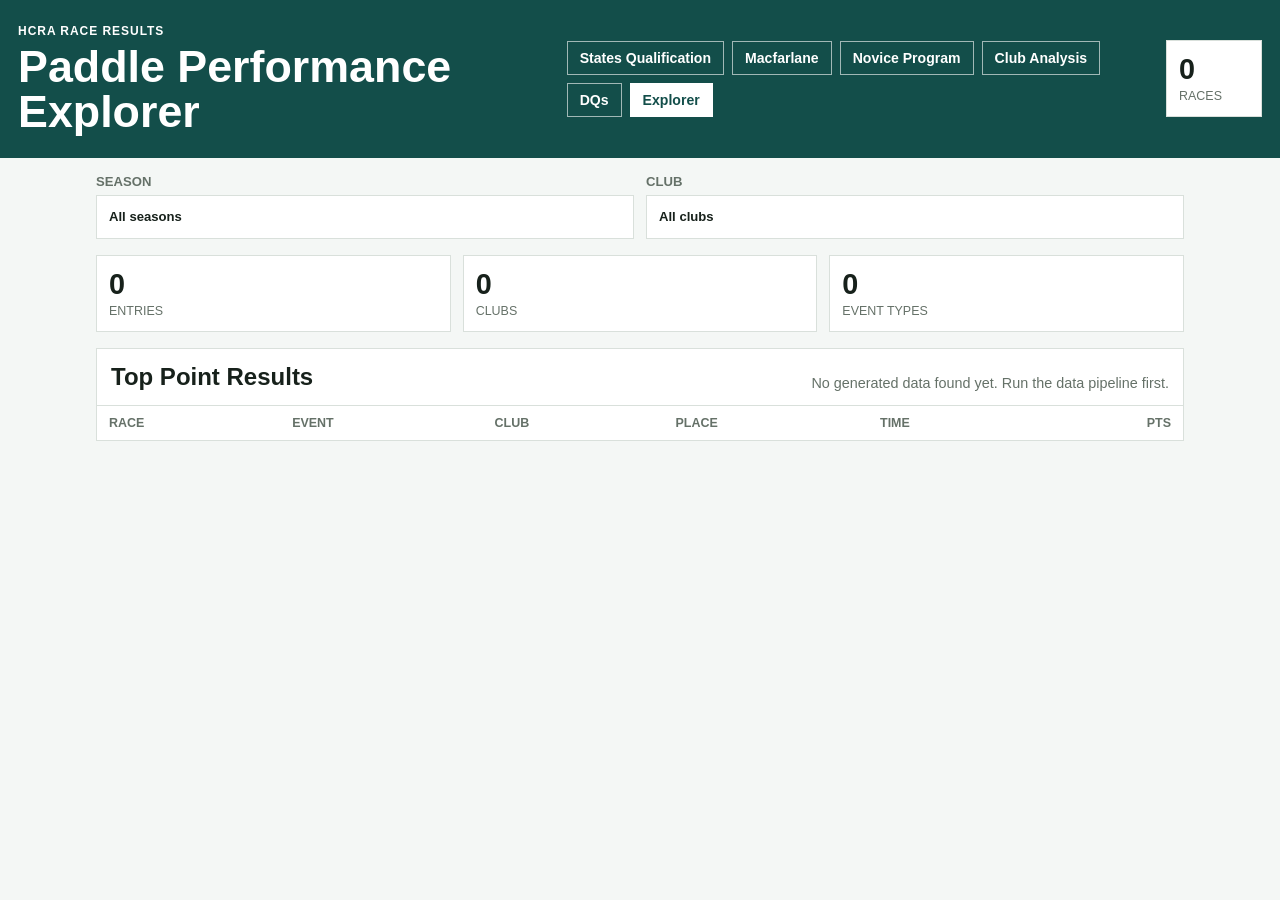
==== commit 2f7071df: "Improve novice analysis navigation and tracking" ====
--- a/site/index.html
+++ b/site/index.html
@@ -5,6 +5,14 @@
     <meta name="viewport" content="width=device-width, initial-scale=1" />
     <title>HCRA Paddle Race Analysis</title>
     <link rel="stylesheet" href="styles.css" />
+    <!-- Google tag (gtag.js) -->
+    <script async src="https://www.googletagmanager.com/gtag/js?id=G-S1N1E1MP09"></script>
+    <script>
+      window.dataLayer = window.dataLayer || [];
+      function gtag(){dataLayer.push(arguments);}
+      gtag('js', new Date());
+      gtag('config', 'G-S1N1E1MP09');
+    </script>
   </head>
   <body>
     <header class="app-header">
@@ -14,9 +22,9 @@
       </div>
       <nav class="site-nav compact" aria-label="Site">
         <a href="qualification.html">States Qualification</a>
+        <a href="macfarlane.html">Macfarlane</a>
+        <a href="novice.html">Novice Program</a>
         <a href="analysis.html">Club Analysis</a>
-        <a href="novice.html">Novice Program</a>
-        <a href="macfarlane.html">Macfarlane</a>
         <a href="dqs.html">DQs</a>
         <a href="index.html" aria-current="page">Explorer</a>
       </nav>
--- a/site/styles.css
+++ b/site/styles.css
@@ -850,6 +850,12 @@
 
 /* Novice B adjusted pace */
 .novice-pace-section { background: #edf4f1; }
+.novice-switcher { display: flex; flex-wrap: wrap; gap: 8px; margin: 20px 0; }
+.novice-switcher button { background: var(--panel); border: 1px solid var(--accent-dark); color: var(--accent-dark); cursor: pointer; font: inherit; font-size: .82rem; font-weight: 900; padding: 9px 12px; }
+.novice-switcher button.is-active { background: var(--accent-dark); color: white; }
+.pace-guide { display: grid; gap: 10px; grid-template-columns: repeat(3, 1fr); margin-top: 22px; }
+.pace-guide article { background: rgba(255,255,255,.72); border-left: 4px solid var(--accent); padding: 12px; }
+.pace-guide p { color: var(--muted); font-size: .8rem; line-height: 1.45; margin-top: 5px; }
 .pace-legend { color: var(--muted); display: flex; font-size: .72rem; justify-content: space-between; margin: 24px 145px 8px 78px; }
 .novice-pace-grid { display: grid; gap: 18px; margin-top: 8px; }
 .pace-card { background: var(--panel); border: 1px solid var(--line); padding: 18px; }
@@ -868,7 +874,20 @@
 .pace-result strong { font-size: 1.15rem; }
 .pace-details { color: var(--muted); display: grid; font-size: .72rem; gap: 4px; grid-template-columns: repeat(3, 1fr); }
 .pace-isolated { border-top: 1px dashed var(--line); padding-top: 12px; }
+.roster-explainer { background: #f4f0e8; border-left: 5px solid var(--gold); margin: 18px 0; padding: 14px 16px; }
+.roster-explainer p { color: var(--muted); line-height: 1.5; margin-top: 5px; }
+.pace-explanation-button { background: var(--accent-dark); border: 0; color: white; cursor: pointer; font: inherit; font-size: .86rem; font-weight: 900; margin-top: 16px; padding: 11px 14px; }
+.pace-explanation-button:hover, .pace-explanation-button:focus-visible { background: var(--accent); }
+.pace-explanation-sheet { max-width: 980px; width: min(980px, calc(100vw - 32px)); }
+.pace-explanation-content { display: grid; gap: 24px; }
+.pace-explanation-content section { display: grid; gap: 10px; }
+.pace-explanation-content h3 { font-size: 1.15rem; }
+.pace-explanation-content p { color: var(--muted); line-height: 1.55; }
+.pace-explanation-content table { min-width: 660px; }
+.pace-formula { background: var(--wash); border-left: 4px solid var(--accent); color: var(--ink) !important; font-family: Consolas, monospace; font-weight: 800; padding: 10px 12px; }
+.pace-seconds-callout { background: #f4f0e8; border-left: 5px solid var(--gold); padding: 16px; }
 @media (max-width: 760px) {
+  .pace-guide { grid-template-columns: 1fr; }
   .pace-legend { margin-left: 70px; margin-right: 0; }
   .pace-year-row { grid-template-columns: 48px minmax(110px, 1fr) 80px; }
   .pace-details { grid-column: 2 / 4; }
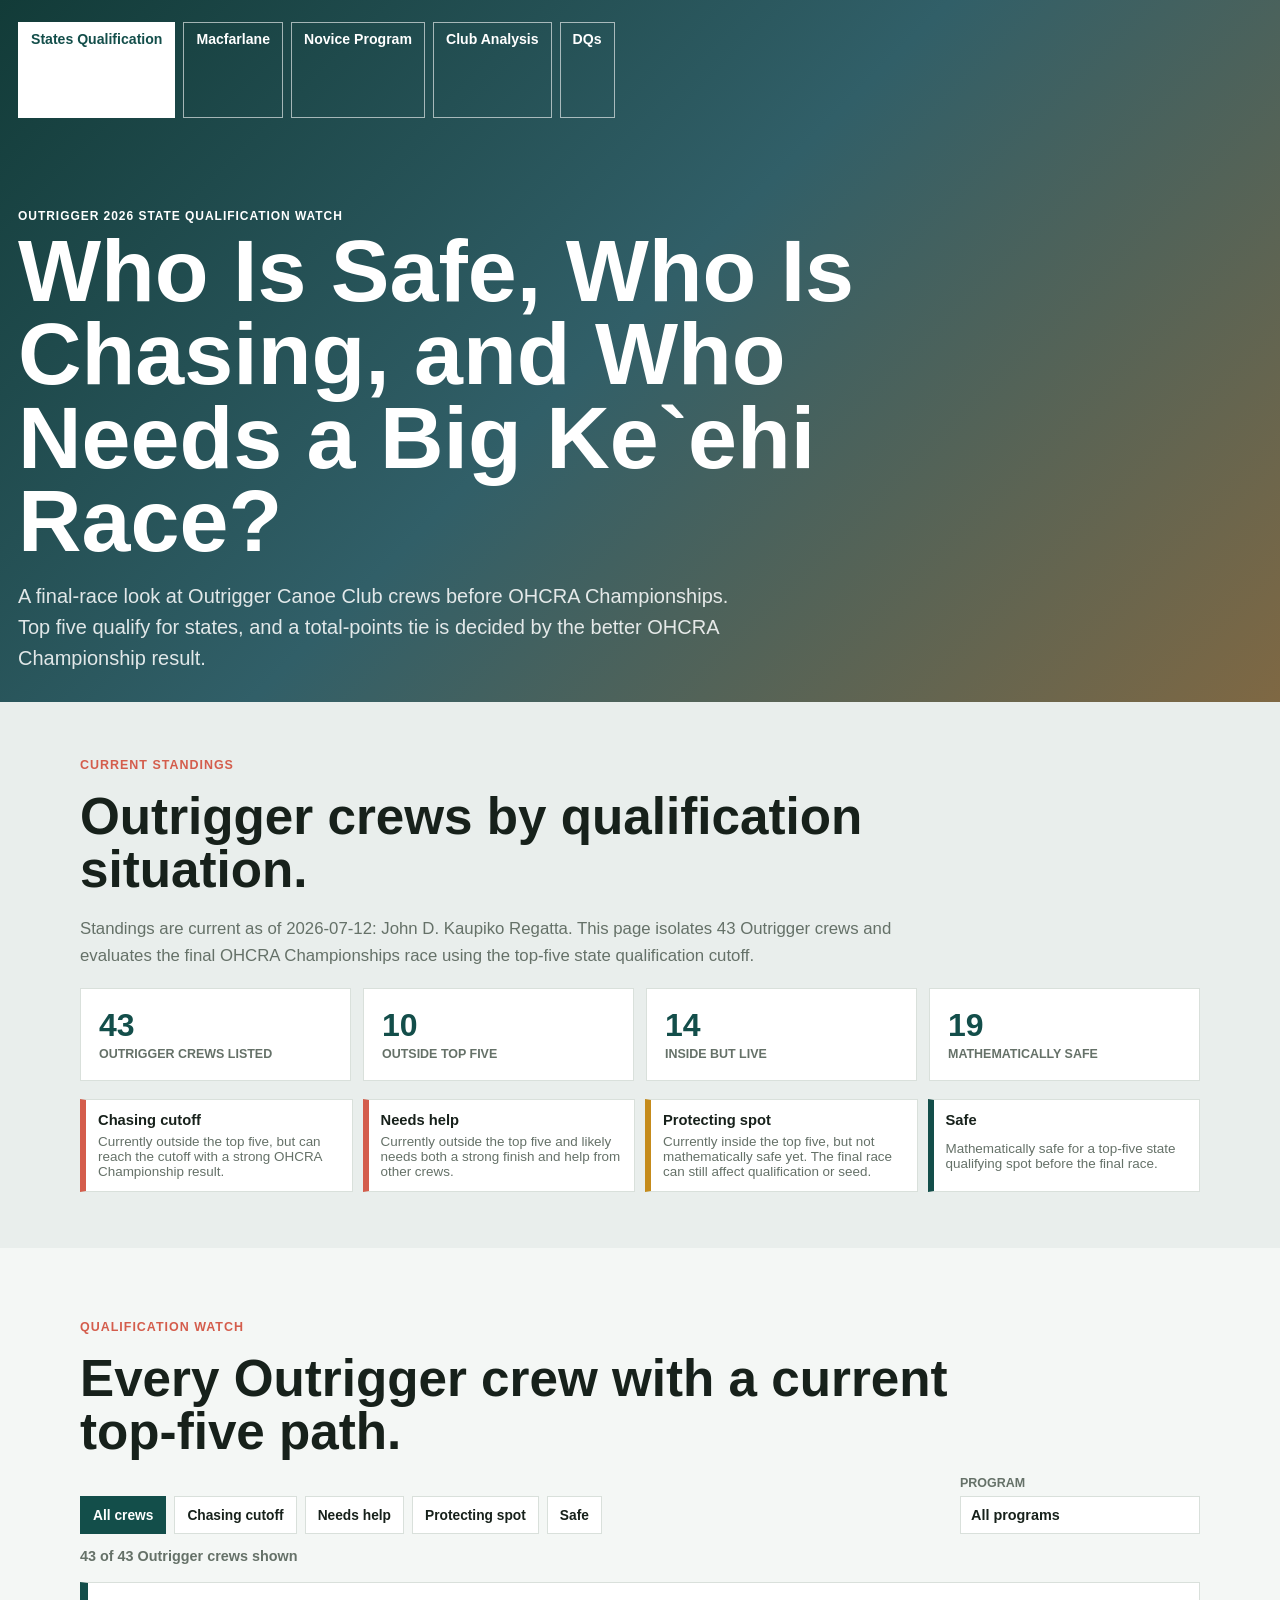
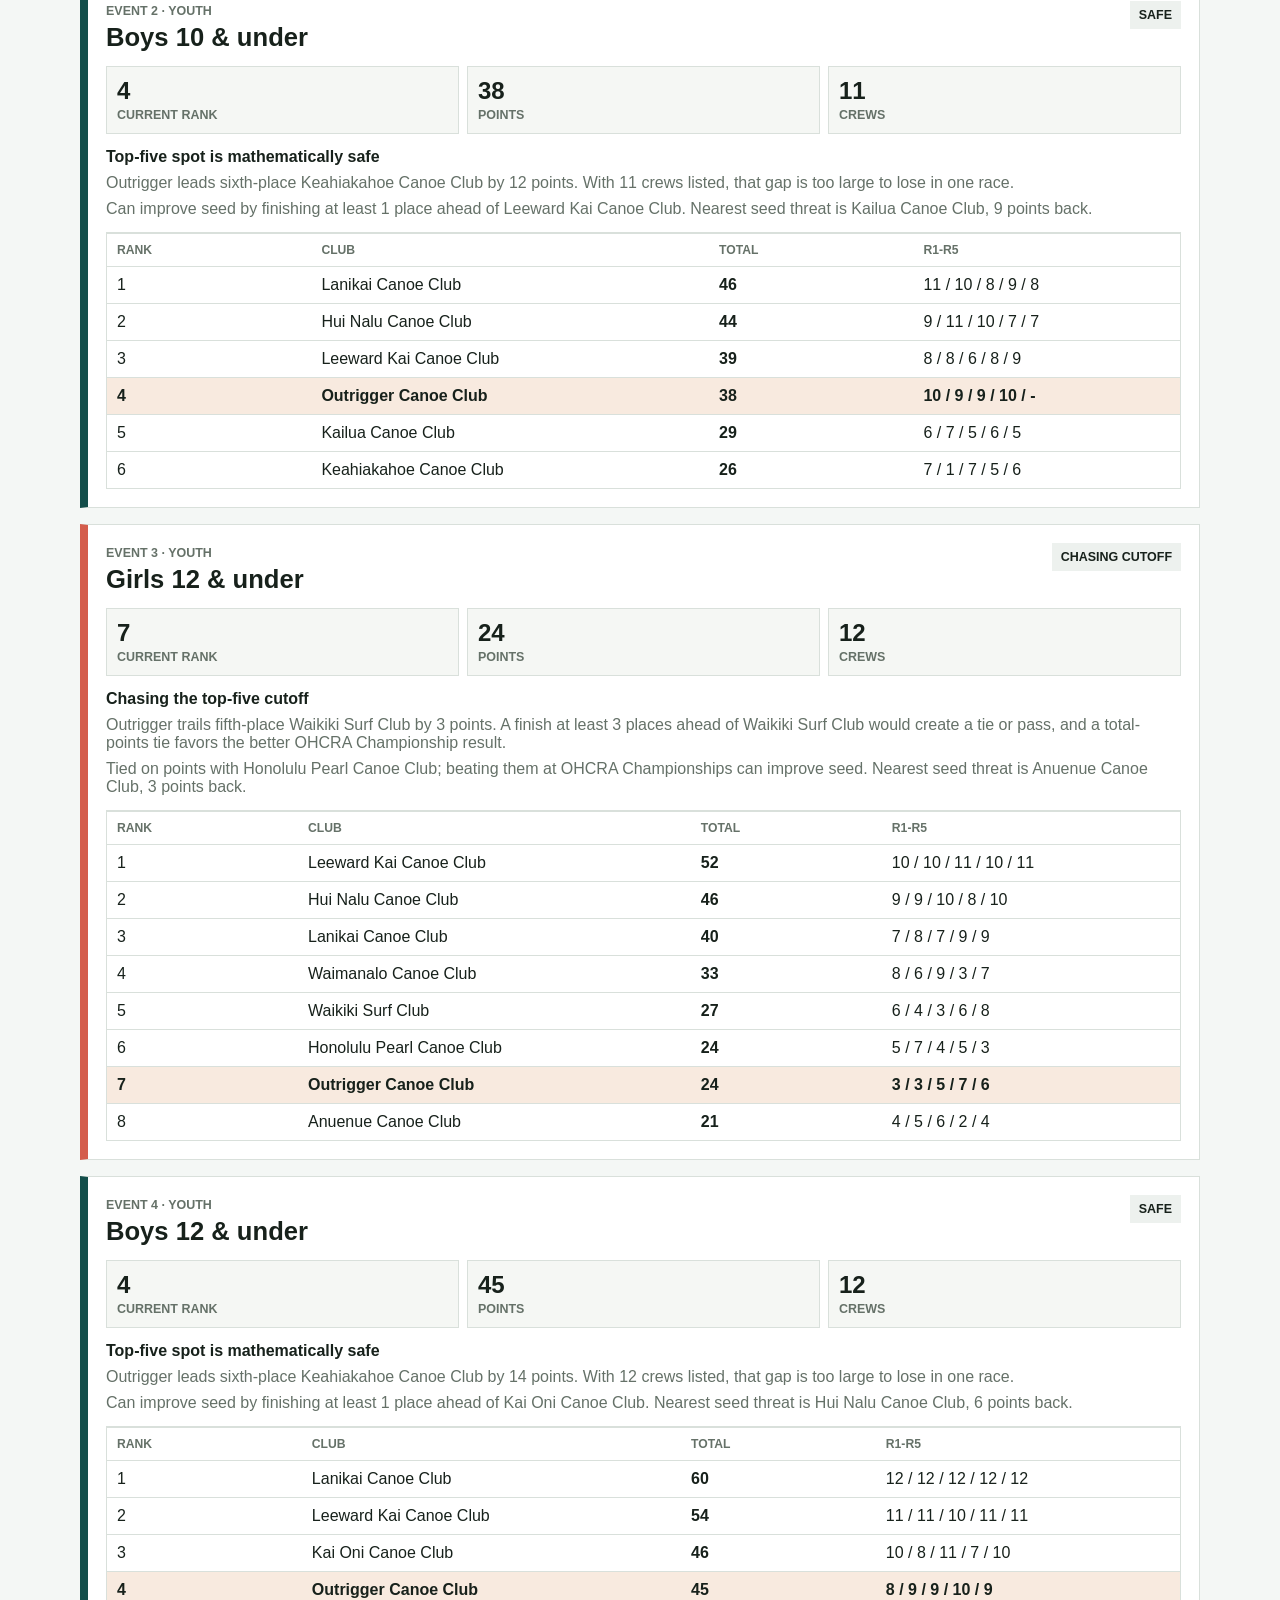
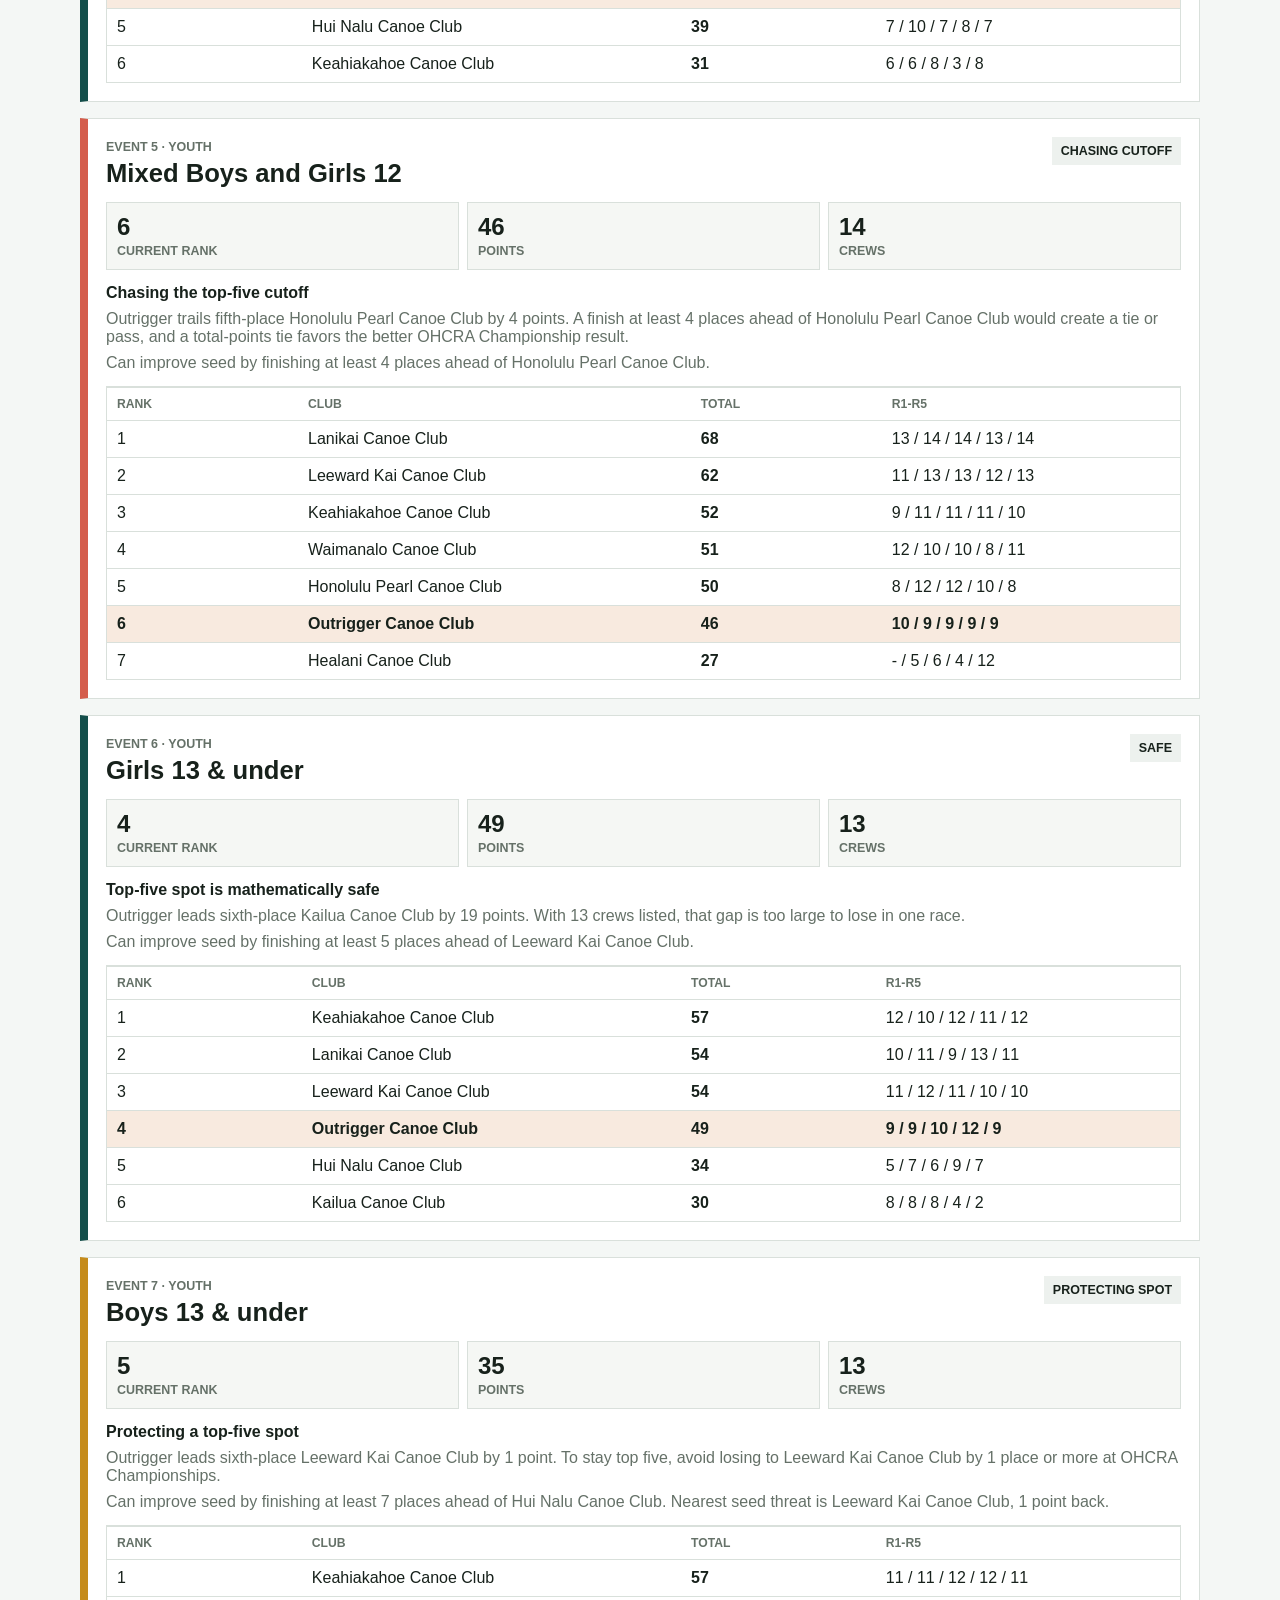
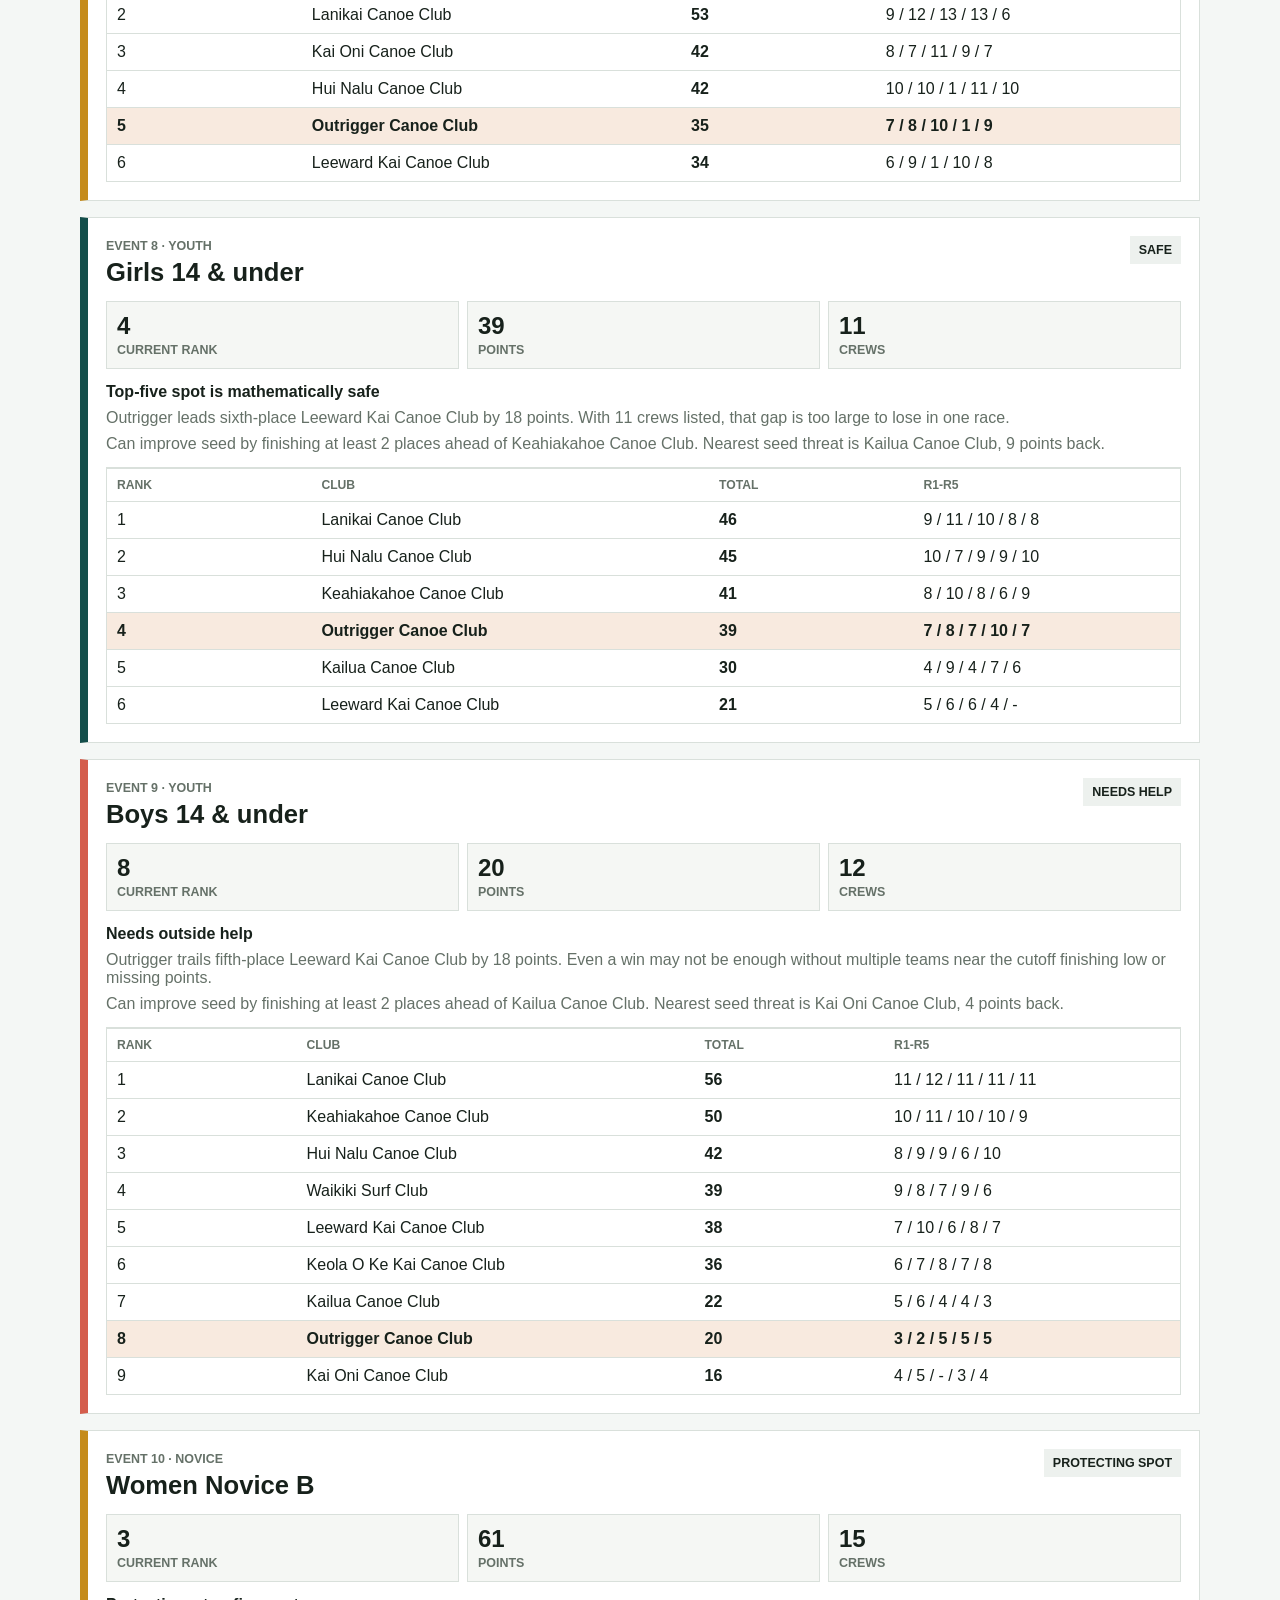
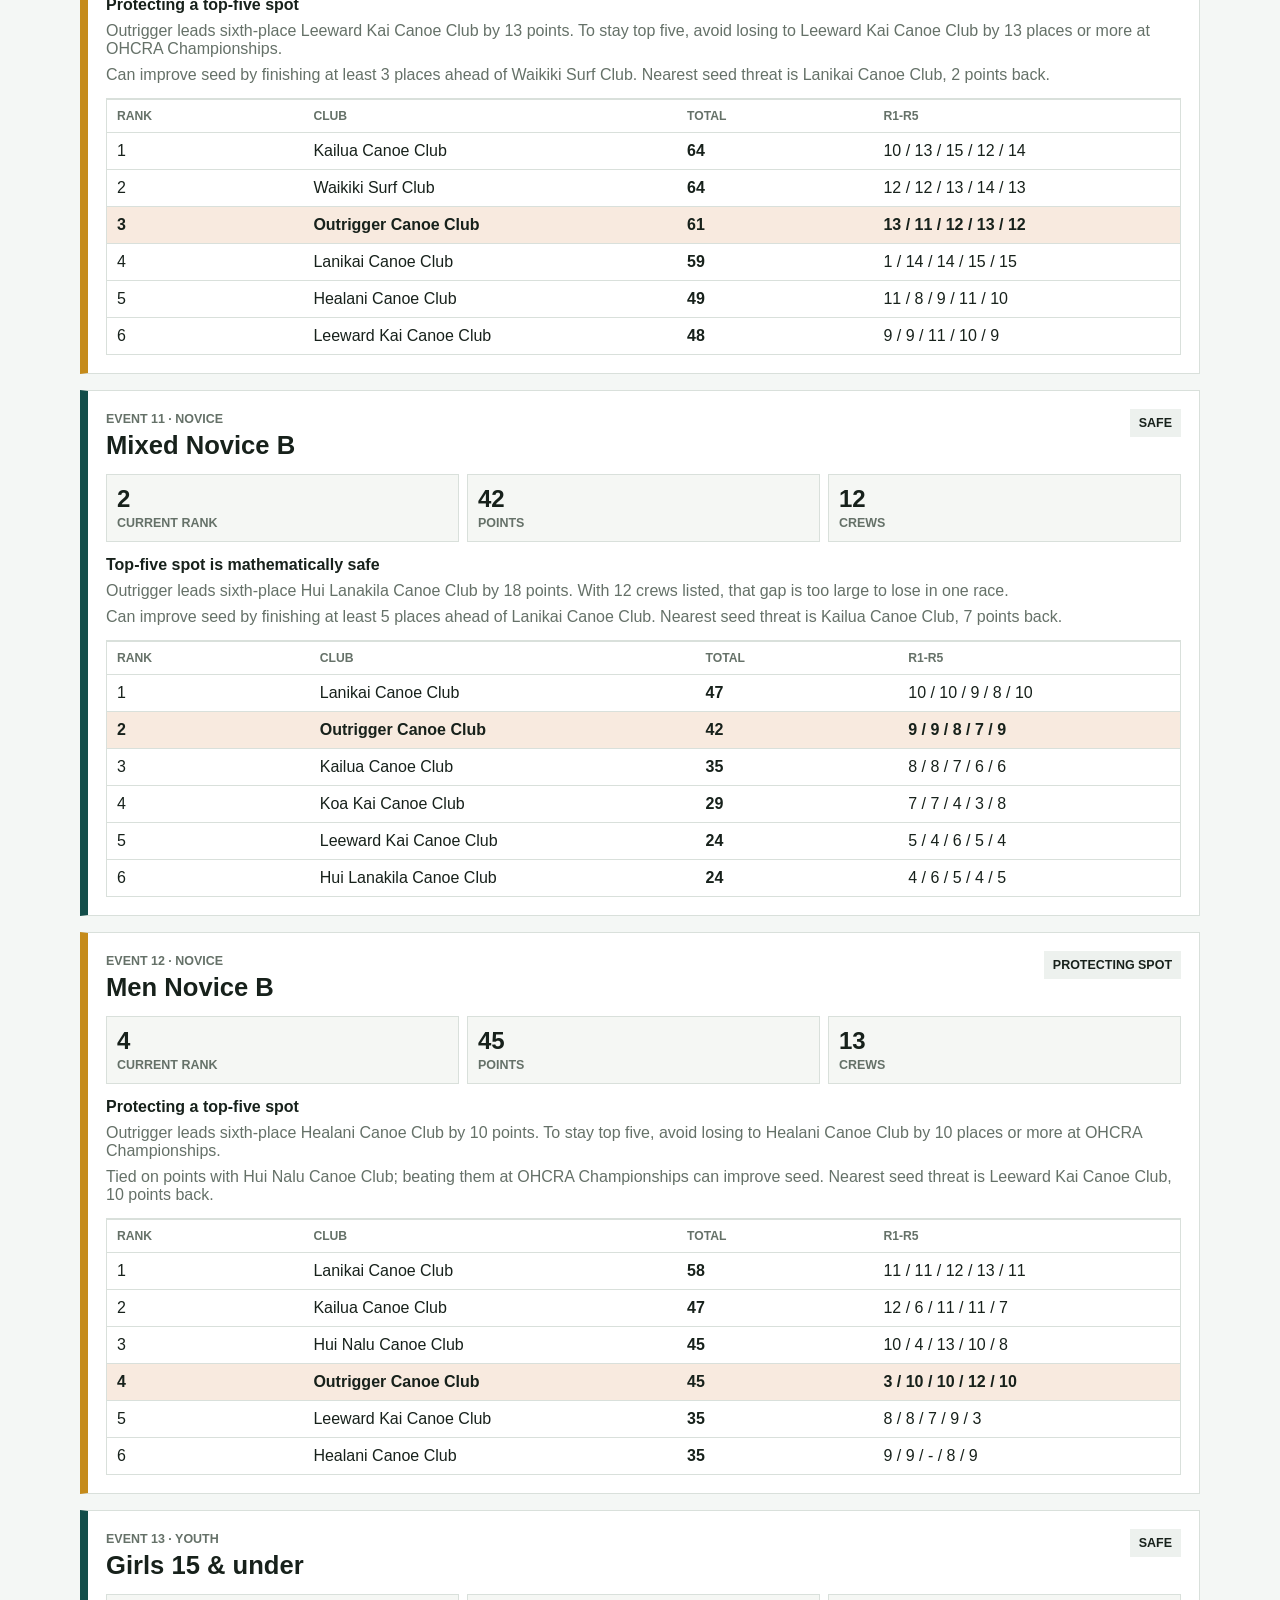
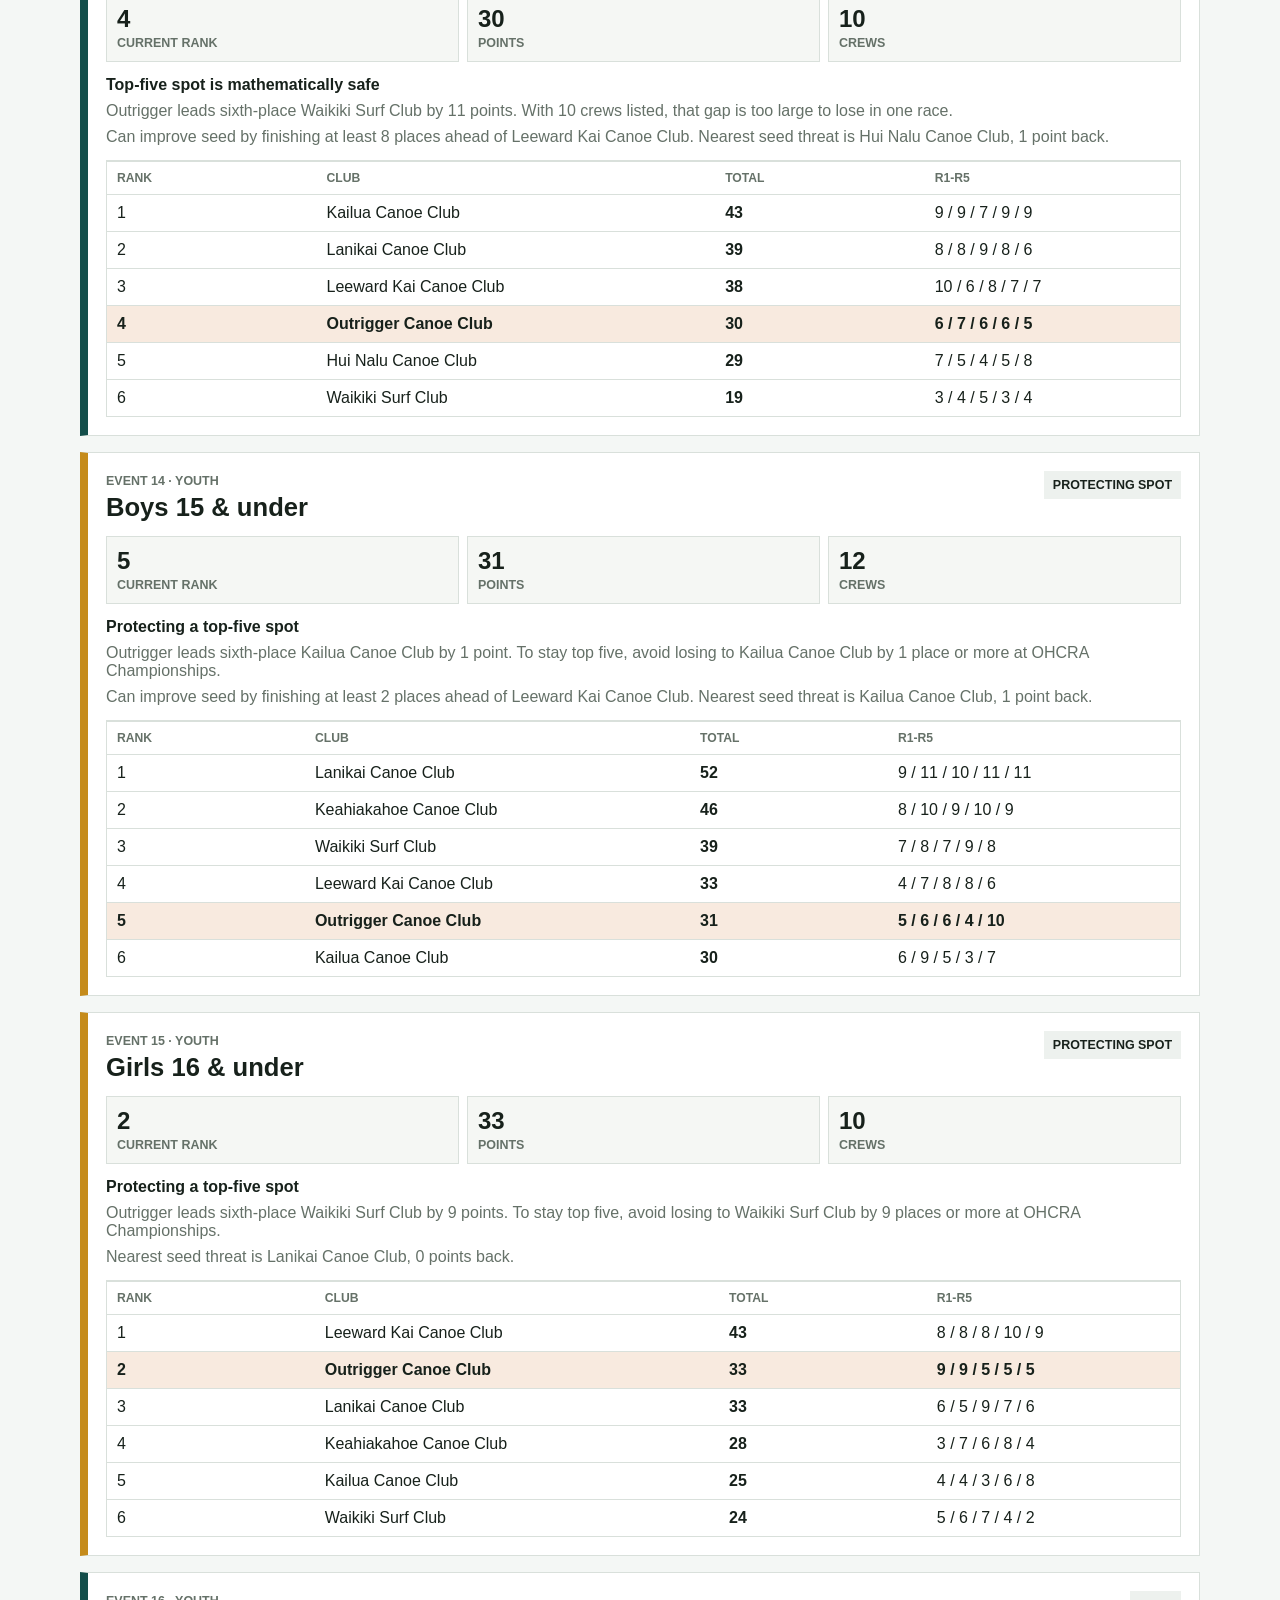
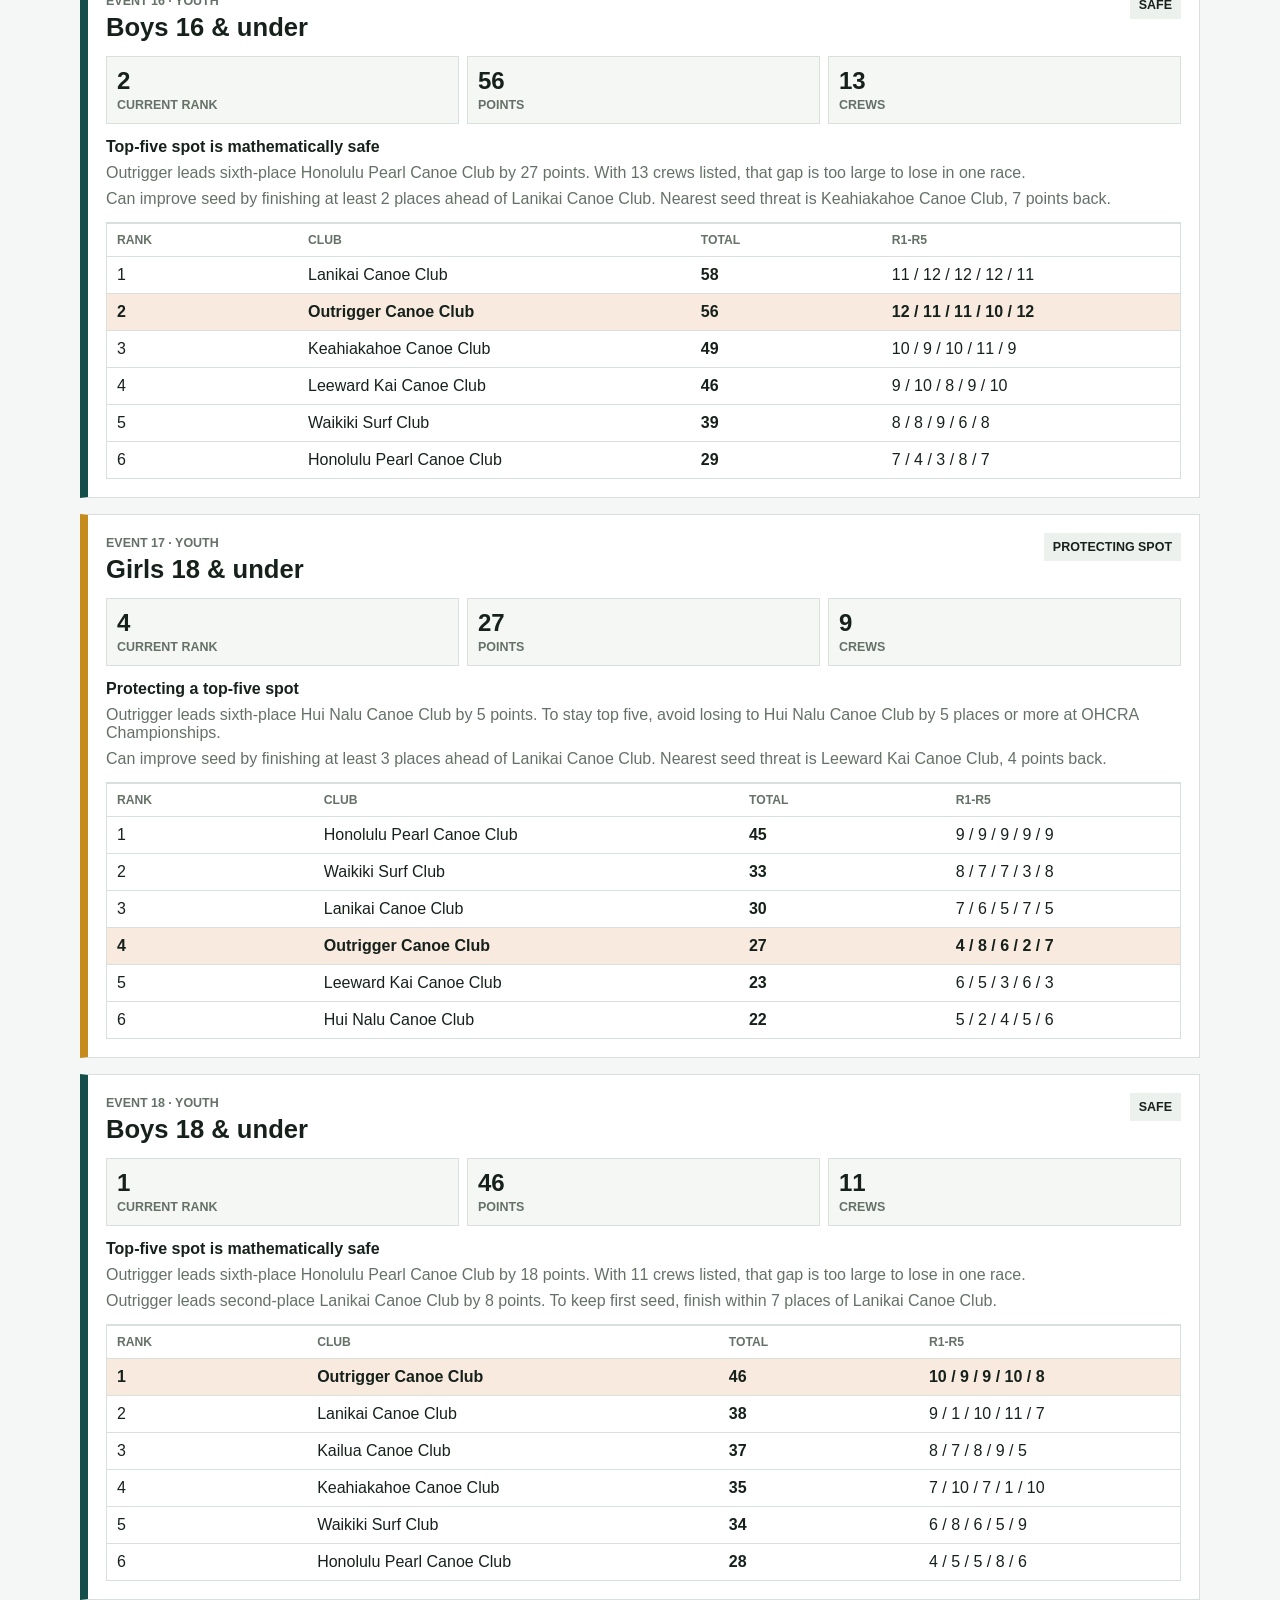
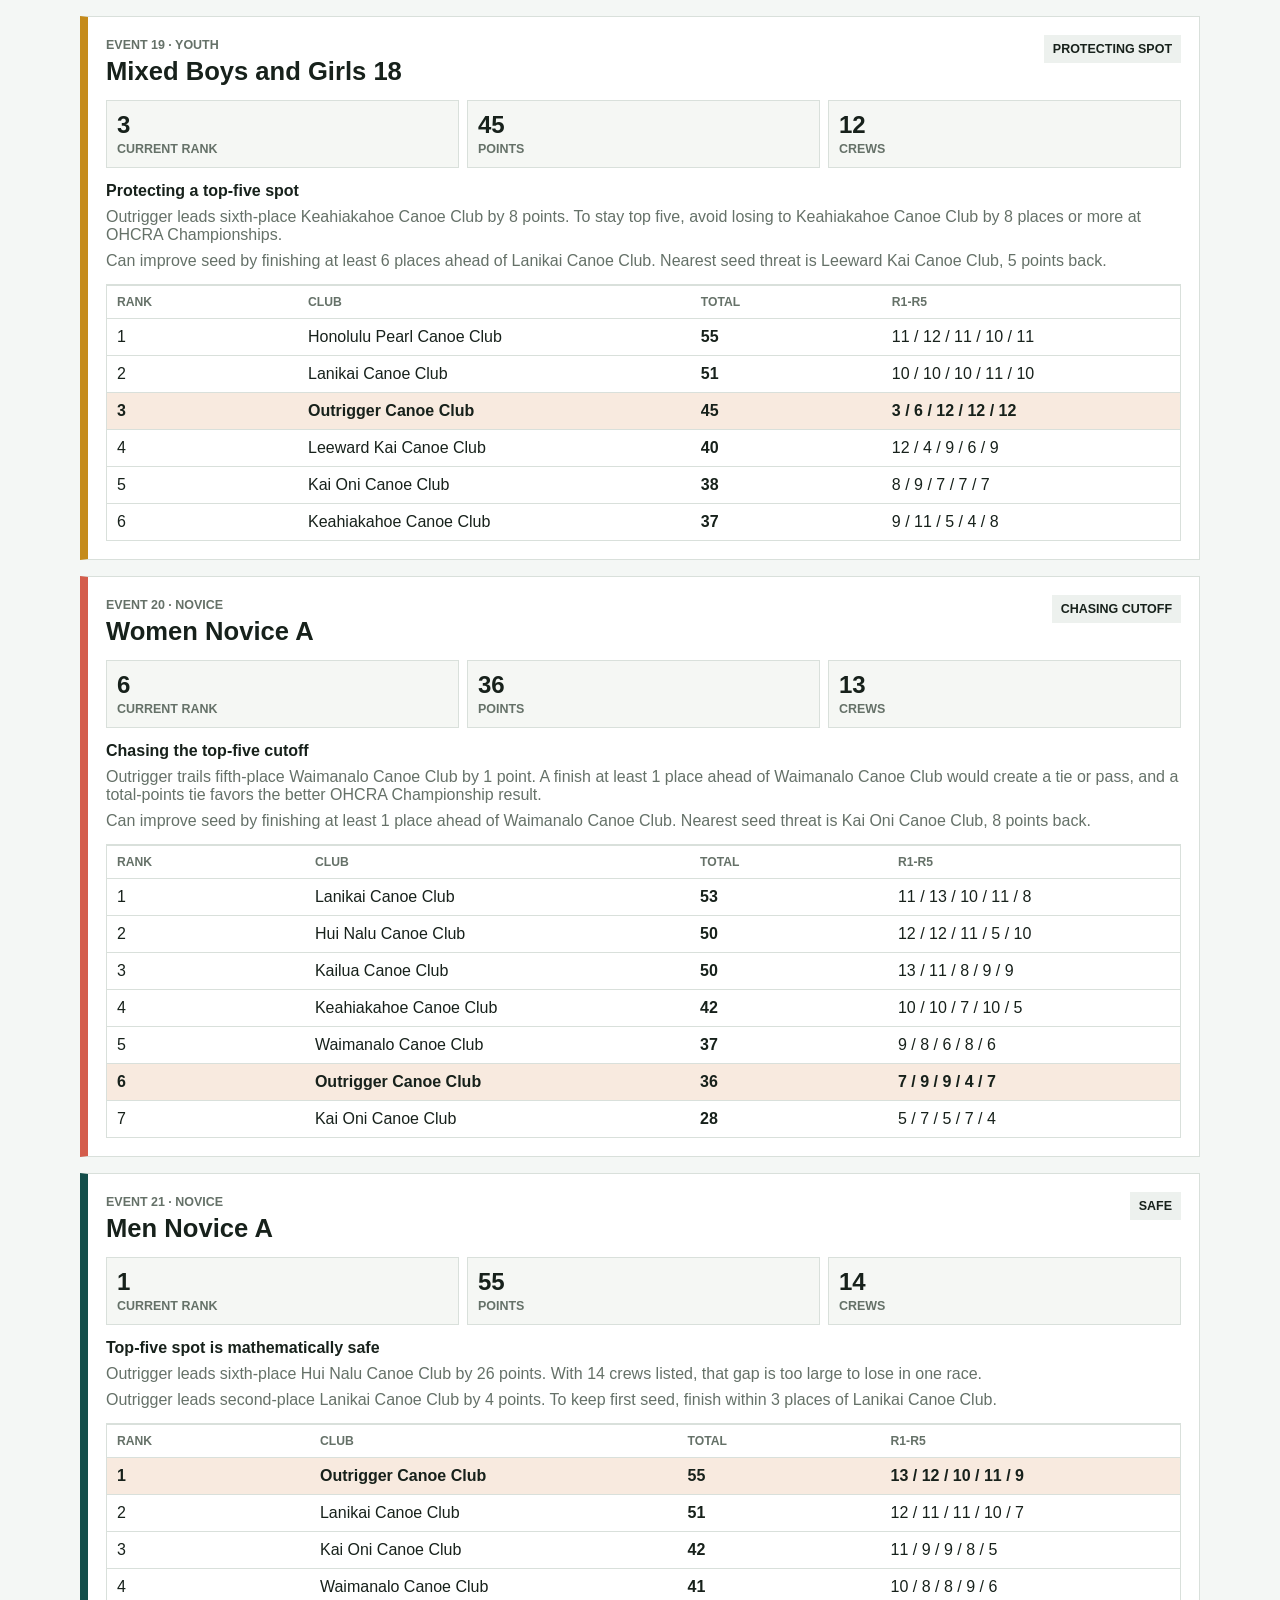
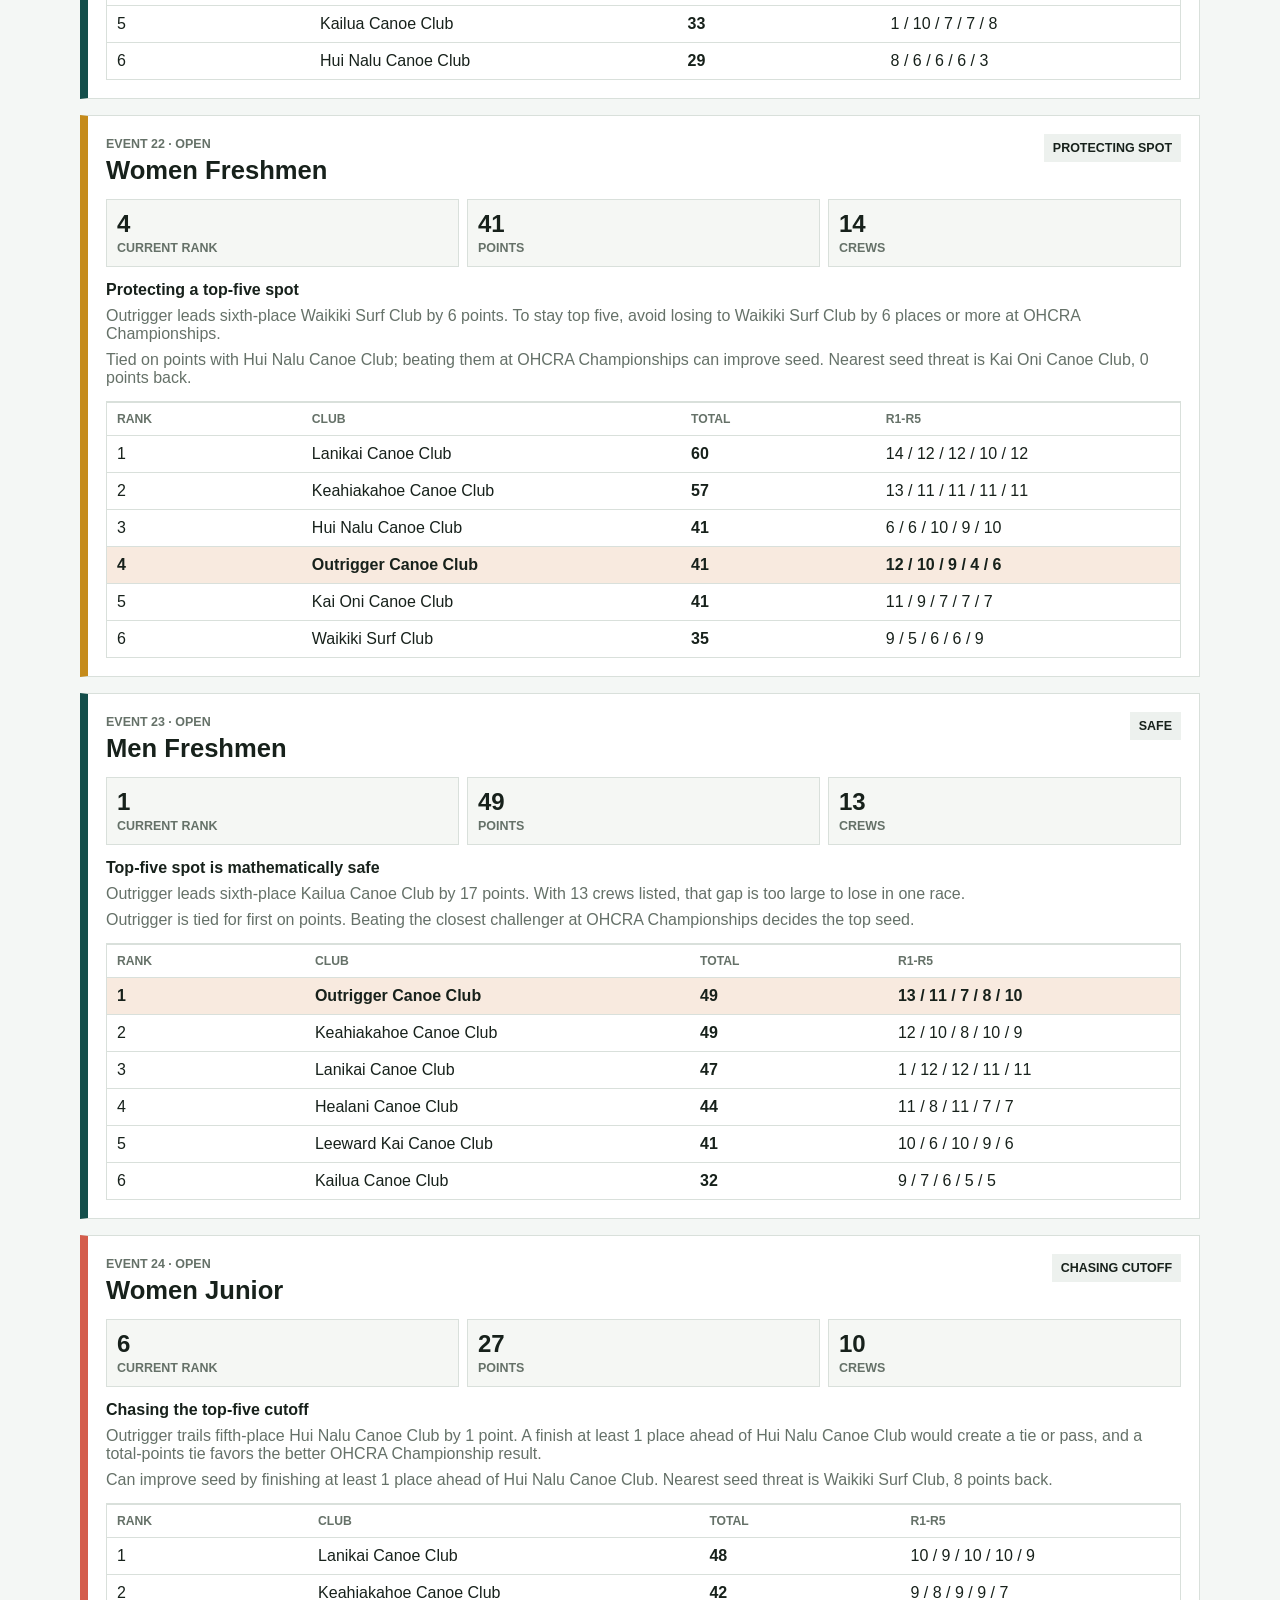
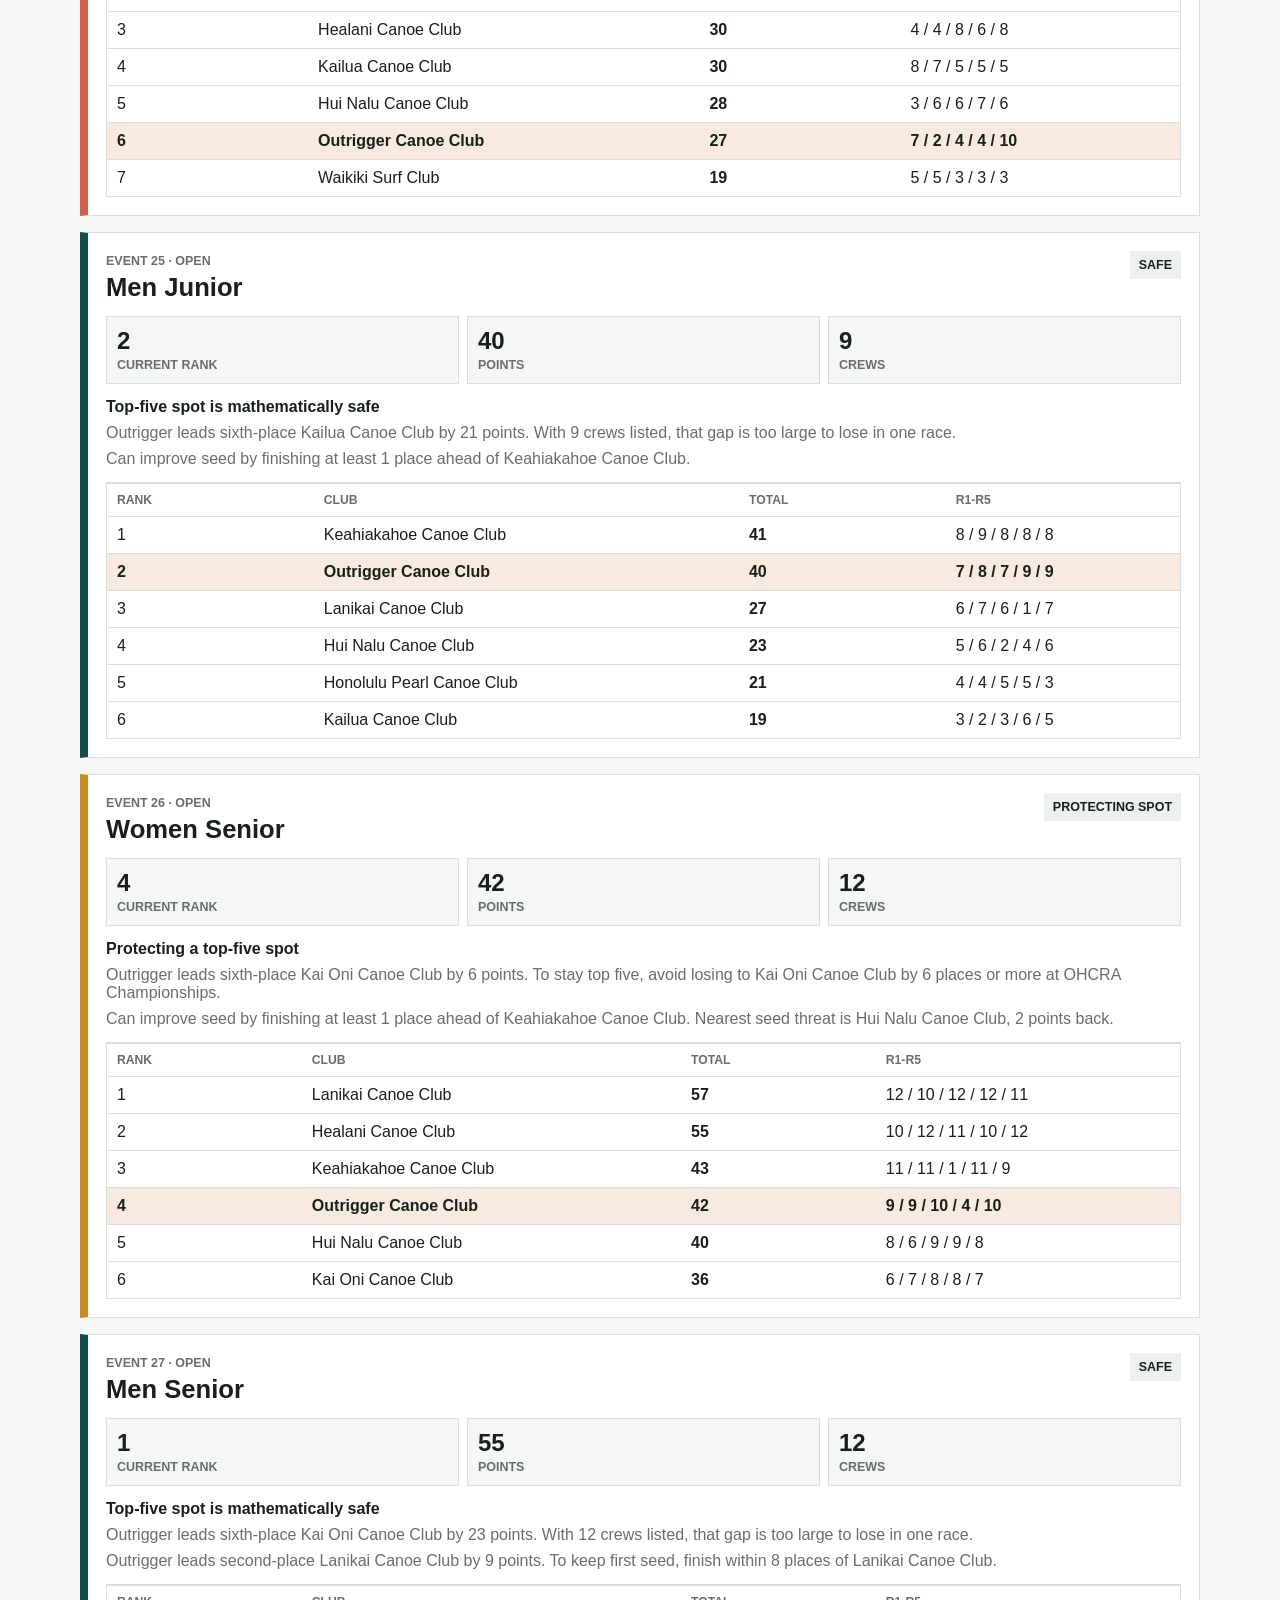
==== commit af928d13: "Refine DQ analysis and simplify navigation" ====
--- a/site/index.html
+++ b/site/index.html
@@ -1,98 +1,14 @@
-﻿<!doctype html>
+<!doctype html>
 <html lang="en">
   <head>
     <meta charset="utf-8" />
     <meta name="viewport" content="width=device-width, initial-scale=1" />
-    <title>HCRA Paddle Race Analysis</title>
-    <link rel="stylesheet" href="styles.css" />
-    <!-- Google tag (gtag.js) -->
-    <script async src="https://www.googletagmanager.com/gtag/js?id=G-S1N1E1MP09"></script>
-    <script>
-      window.dataLayer = window.dataLayer || [];
-      function gtag(){dataLayer.push(arguments);}
-      gtag('js', new Date());
-      gtag('config', 'G-S1N1E1MP09');
-    </script>
+    <meta http-equiv="refresh" content="0; url=qualification.html" />
+    <link rel="canonical" href="qualification.html" />
+    <title>HCRA Paddle Analysis</title>
+    <script>window.location.replace("qualification.html");</script>
   </head>
   <body>
-    <header class="app-header">
-      <div>
-        <p class="eyebrow">HCRA race results</p>
-        <h1>Paddle Performance Explorer</h1>
-      </div>
-      <nav class="site-nav compact" aria-label="Site">
-        <a href="qualification.html">States Qualification</a>
-        <a href="macfarlane.html">Macfarlane</a>
-        <a href="novice.html">Novice Program</a>
-        <a href="analysis.html">Club Analysis</a>
-        <a href="dqs.html">DQs</a>
-        <a href="index.html" aria-current="page">Explorer</a>
-      </nav>
-      <div class="metric">
-        <span id="race-count">0</span>
-        <small>races</small>
-      </div>
-    </header>
-
-    <main>
-      <section class="controls" aria-label="Filters">
-        <label>
-          Season
-          <select id="season-filter">
-            <option value="all">All seasons</option>
-          </select>
-        </label>
-        <label>
-          Club
-          <select id="club-filter">
-            <option value="all">All clubs</option>
-          </select>
-        </label>
-      </section>
-
-      <section class="summary-grid" aria-label="Summary metrics">
-        <article>
-          <span id="entry-count">0</span>
-          <small>entries</small>
-        </article>
-        <article>
-          <span id="club-count">0</span>
-          <small>clubs</small>
-        </article>
-        <article>
-          <span id="event-count">0</span>
-          <small>event types</small>
-        </article>
-      </section>
-
-      <section class="table-section">
-        <div class="section-header">
-          <h2>Top Point Results</h2>
-          <p id="status">Loading data...</p>
-        </div>
-        <div class="table-wrap">
-          <table>
-            <thead>
-              <tr>
-                <th>Race</th>
-                <th>Event</th>
-                <th>Club</th>
-                <th>Place</th>
-                <th>Time</th>
-                <th>Pts</th>
-              </tr>
-            </thead>
-            <tbody id="results-body"></tbody>
-          </table>
-        </div>
-      </section>
-    </main>
-
-    <script src="app.js?v=refresh-2026-1198"></script>
+    <p>Continue to <a href="qualification.html">States Qualification</a>.</p>
   </body>
 </html>
-
-
-
-
-
